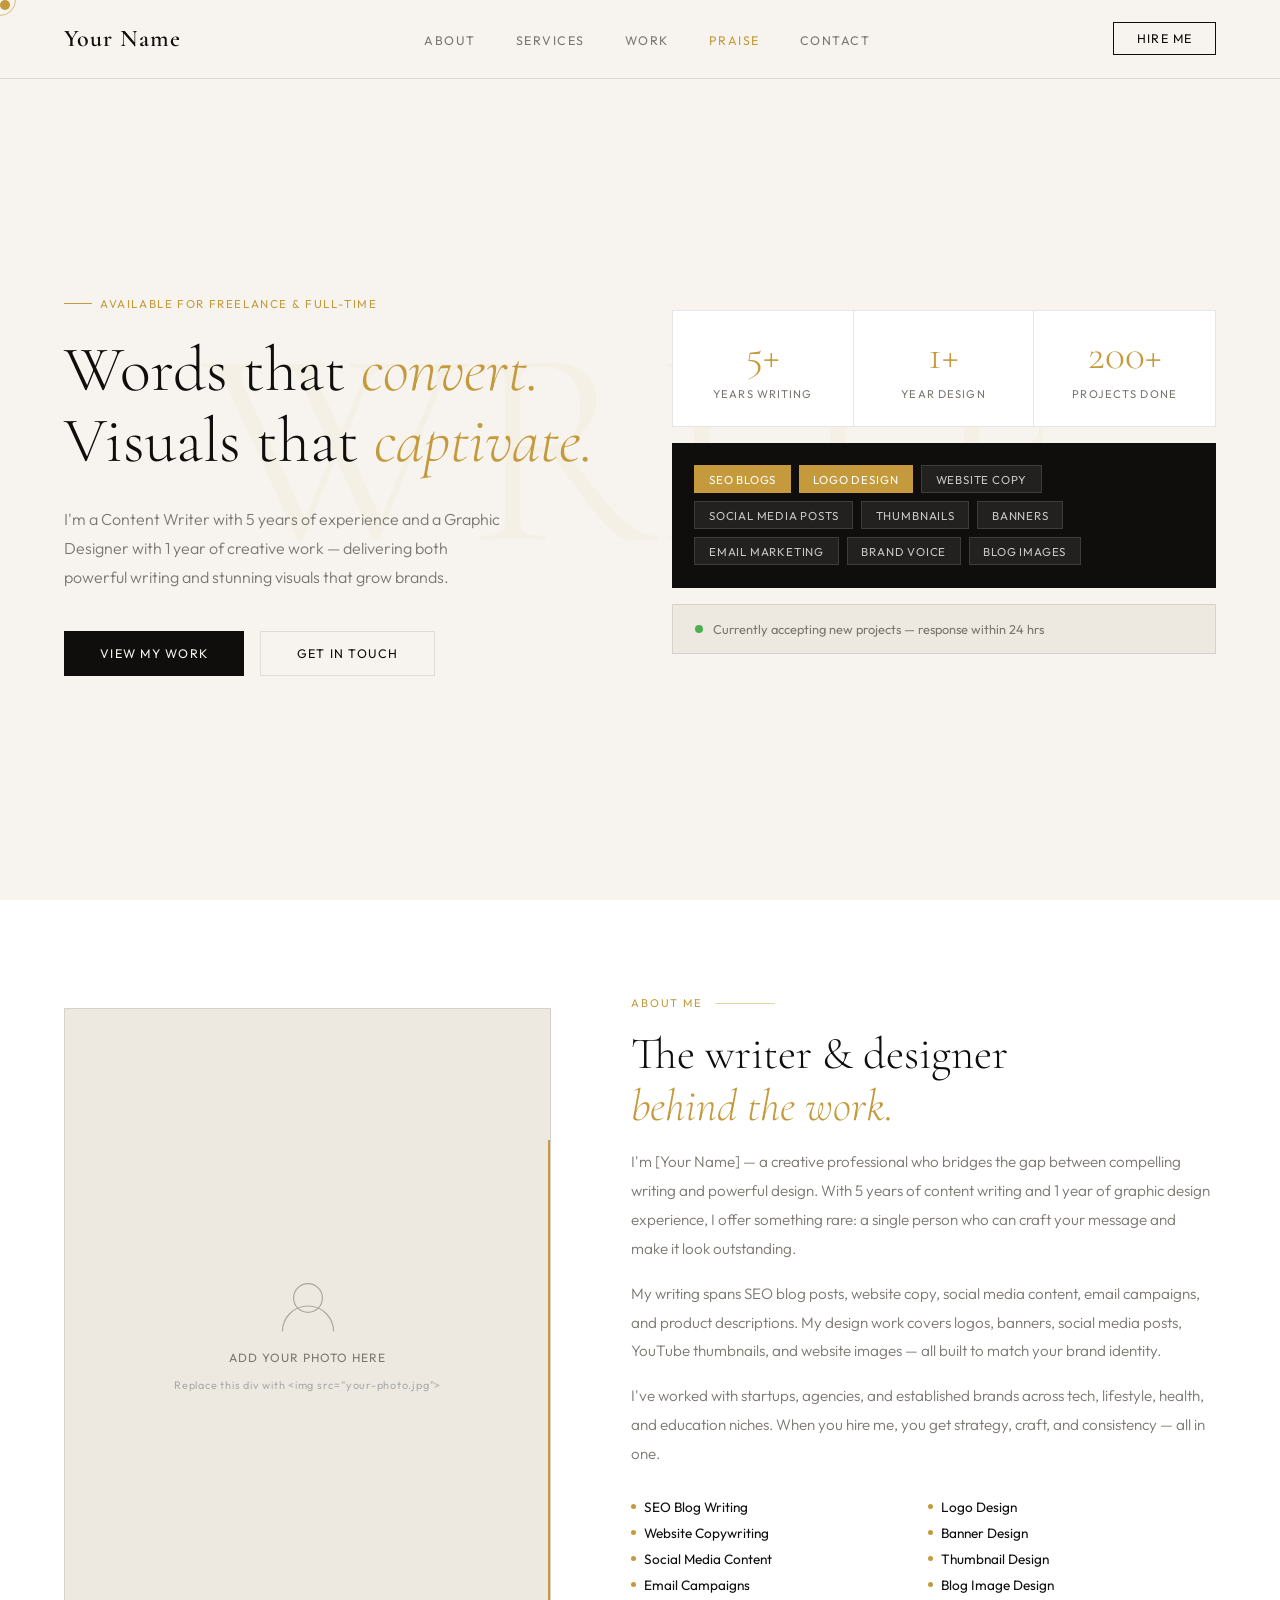
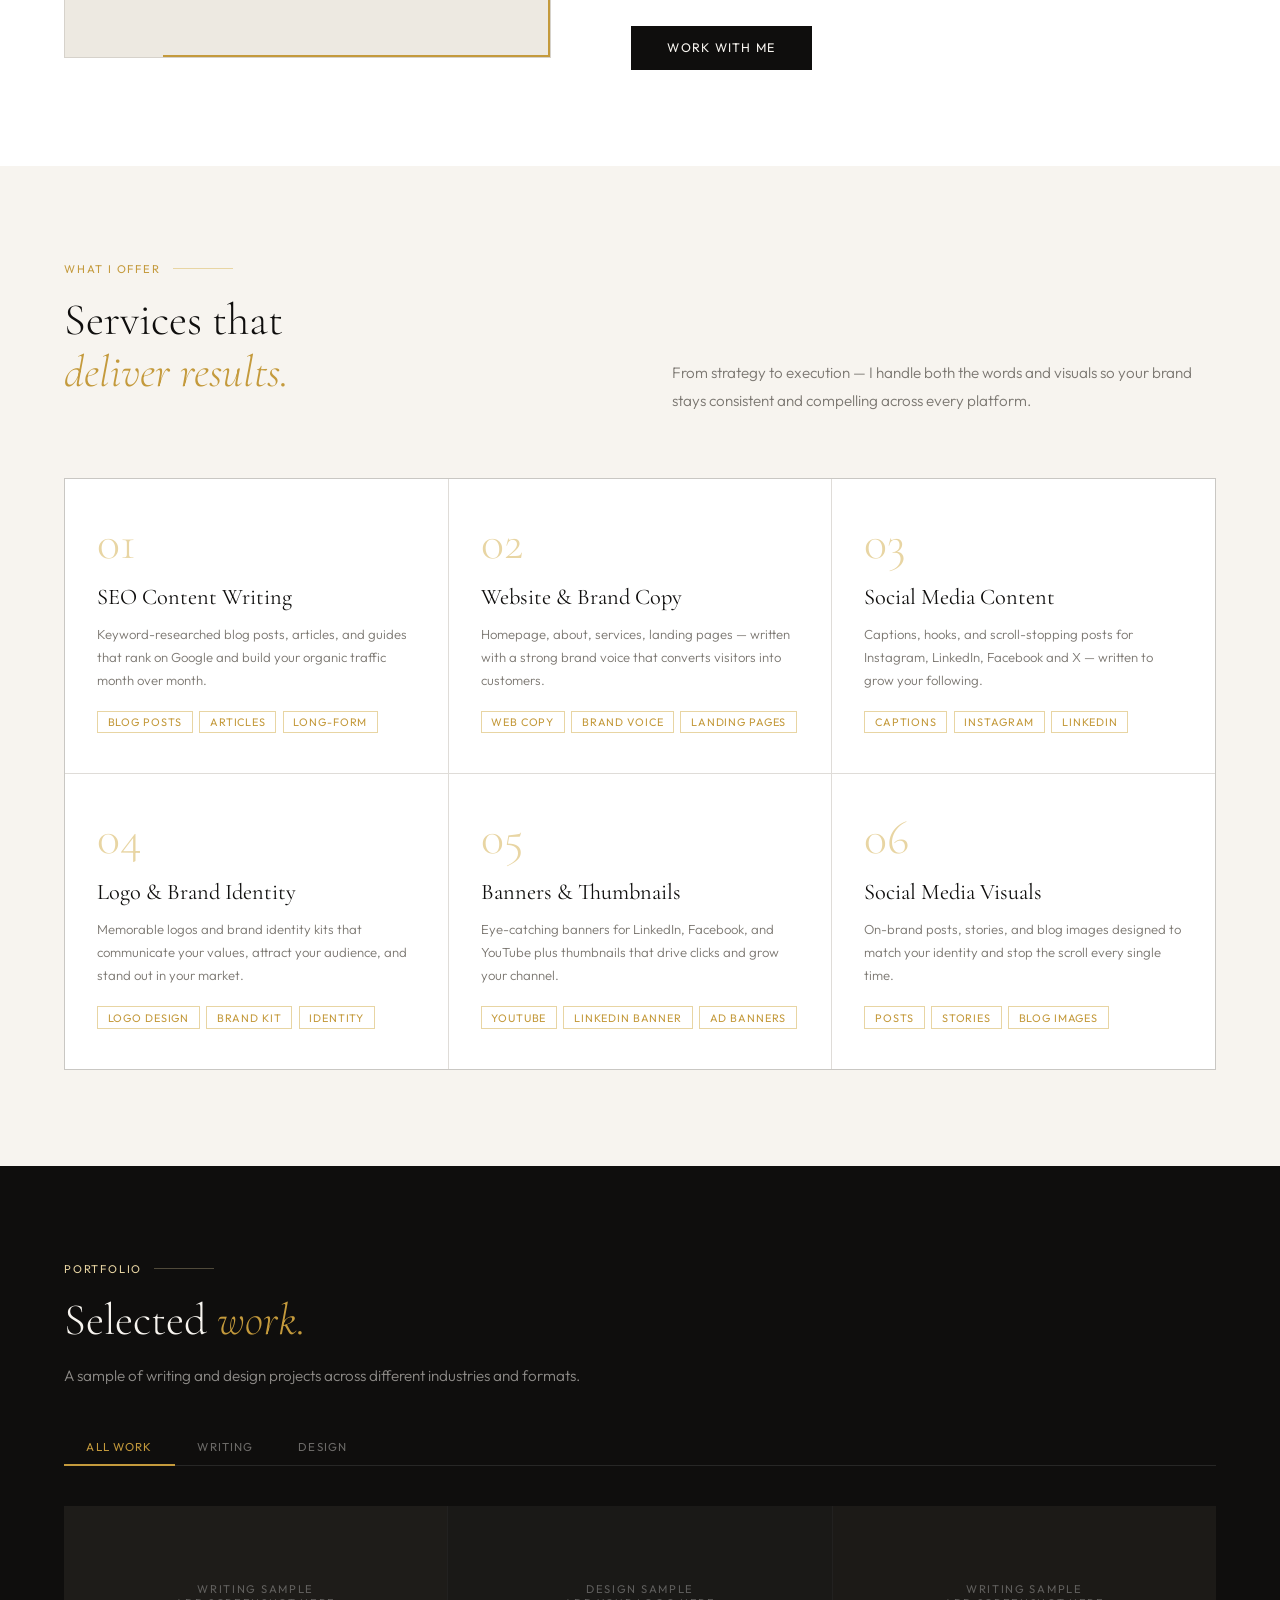
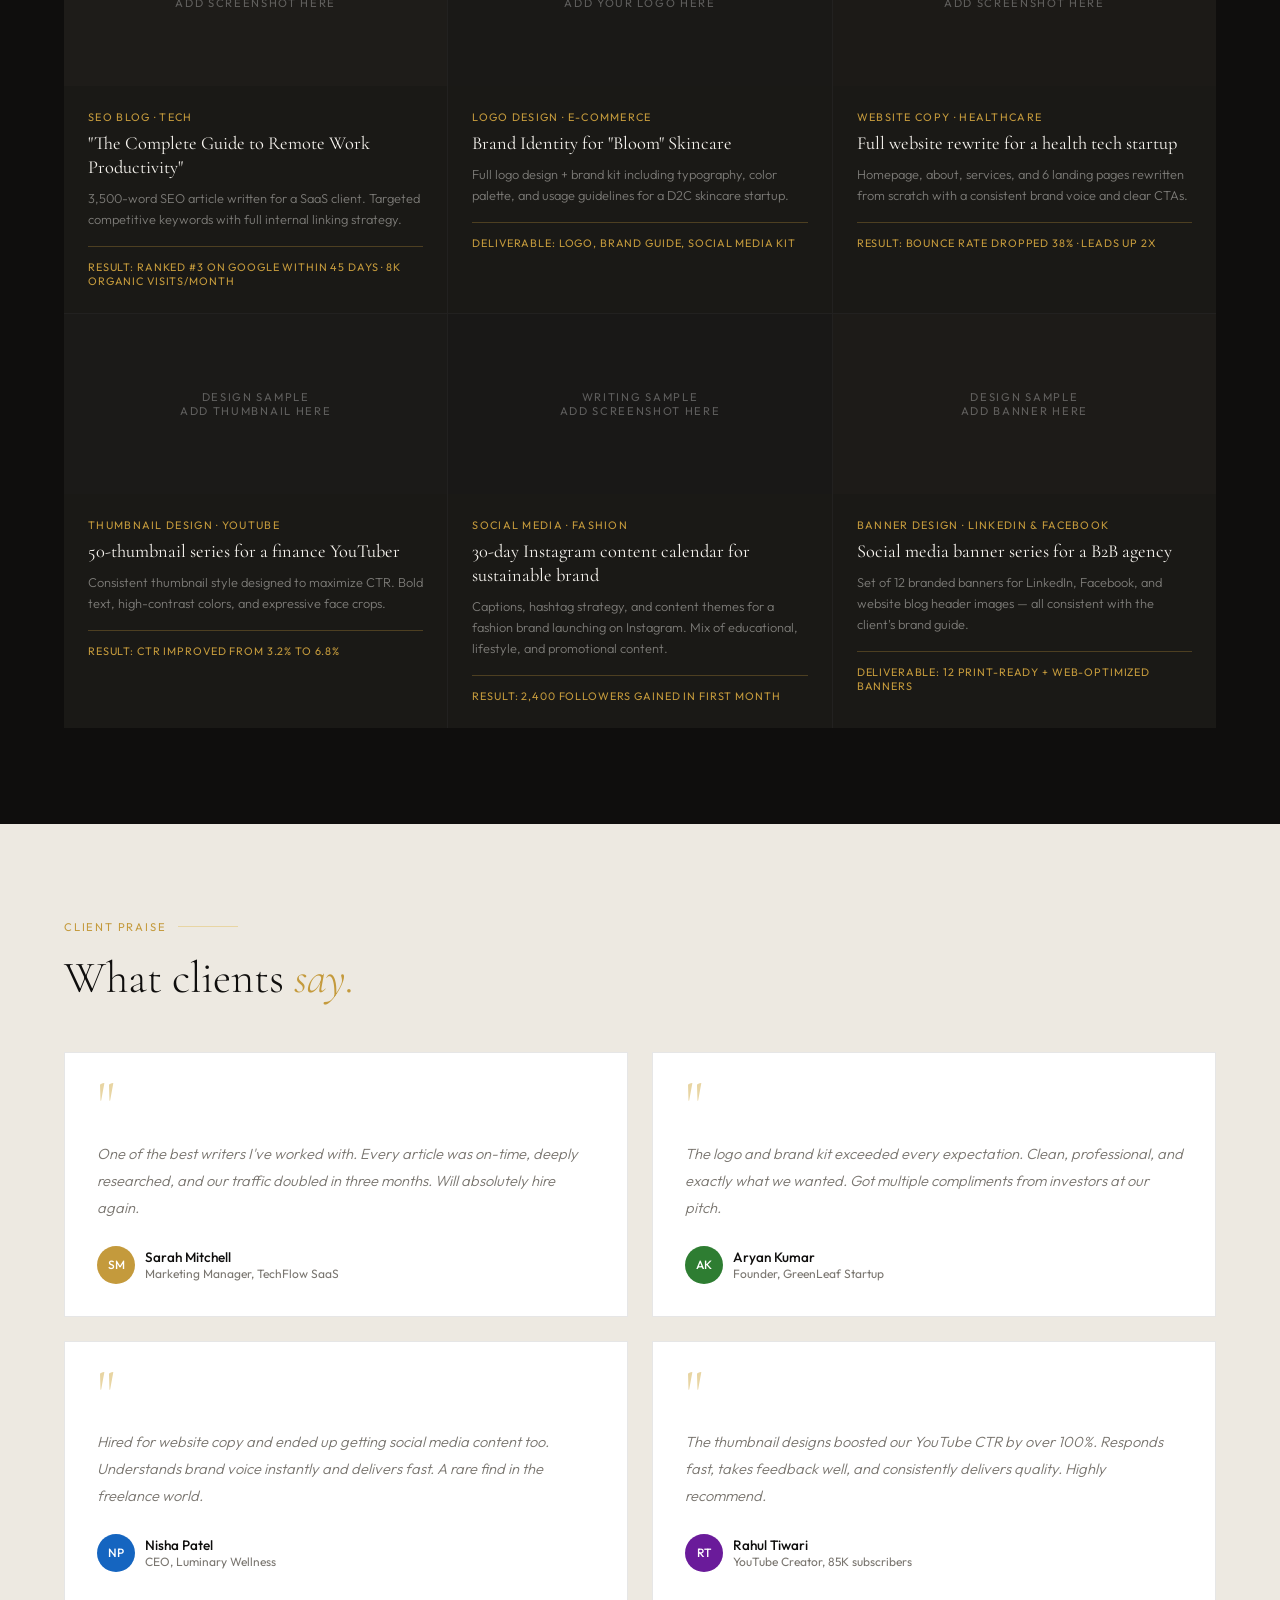
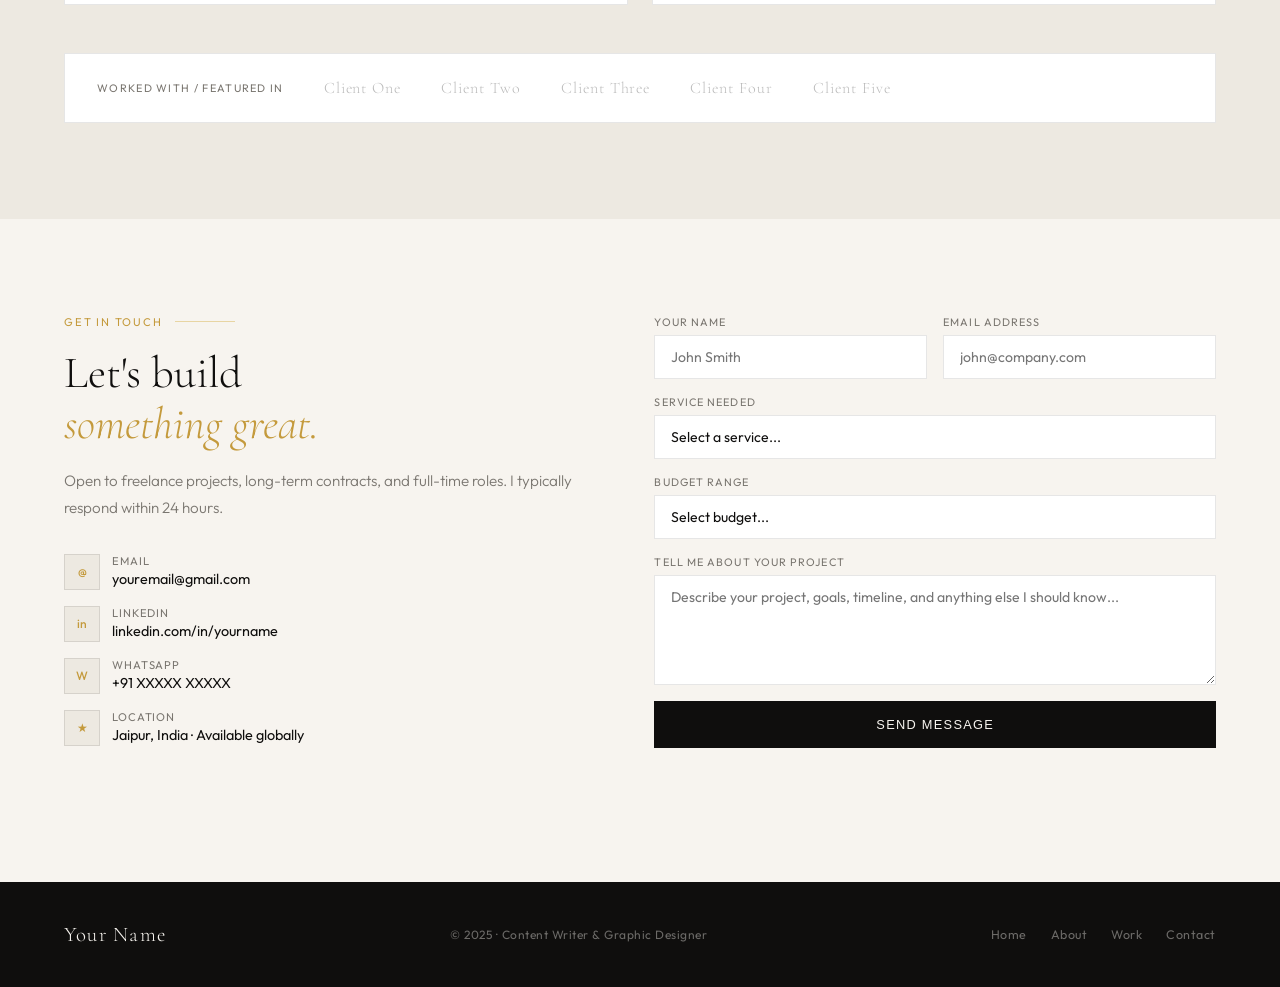
==== index.html @ 204a6e33 "first commit" ====
<!DOCTYPE html>
<html lang="en">
<head>
<meta charset="UTF-8">
<meta name="viewport" content="width=device-width, initial-scale=1.0">
<title>Your Name — Content Writer & Graphic Designer</title>
<link href="https://fonts.googleapis.com/css2?family=Cormorant+Garamond:ital,wght@0,300;0,400;0,600;1,300;1,400&family=Outfit:wght@300;400;500&display=swap" rel="stylesheet">
<style>
  :root {
    --ink: #0f0e0d;
    --paper: #f7f4ef;
    --cream: #ede9e1;
    --gold: #c49a3c;
    --gold-light: #e8d5a3;
    --muted: #7a7670;
    --white: #ffffff;
    --border: rgba(15,14,13,0.1);
  }

  *, *::before, *::after { box-sizing: border-box; margin: 0; padding: 0; }

  html { scroll-behavior: smooth; }

  body {
    font-family: 'Outfit', sans-serif;
    background: var(--paper);
    color: var(--ink);
    overflow-x: hidden;
    cursor: none;
  }

  /* CUSTOM CURSOR */
  .cursor {
    width: 10px; height: 10px;
    background: var(--gold);
    border-radius: 50%;
    position: fixed;
    top: 0; left: 0;
    pointer-events: none;
    z-index: 9999;
    transition: transform 0.15s ease;
  }
  .cursor-ring {
    width: 32px; height: 32px;
    border: 1px solid var(--gold);
    border-radius: 50%;
    position: fixed;
    top: 0; left: 0;
    pointer-events: none;
    z-index: 9998;
    transition: all 0.12s ease;
    opacity: 0.6;
  }

  /* NAV */
  nav {
    position: fixed; top: 0; left: 0; right: 0;
    z-index: 100;
    display: flex;
    justify-content: space-between;
    align-items: center;
    padding: 1.4rem 4rem;
    background: rgba(247,244,239,0.92);
    backdrop-filter: blur(12px);
    border-bottom: 1px solid var(--border);
  }
  .nav-logo {
    font-family: 'Cormorant Garamond', serif;
    font-size: 1.5rem;
    font-weight: 600;
    letter-spacing: 0.04em;
    color: var(--ink);
    text-decoration: none;
  }
  .nav-links {
    display: flex; gap: 2.5rem; list-style: none;
  }
  .nav-links a {
    font-size: 0.78rem;
    letter-spacing: 0.12em;
    text-transform: uppercase;
    color: var(--muted);
    text-decoration: none;
    transition: color 0.25s;
  }
  .nav-links a:hover { color: var(--gold); }
  .nav-cta {
    font-size: 0.78rem;
    letter-spacing: 0.1em;
    text-transform: uppercase;
    color: var(--ink);
    border: 1px solid var(--ink);
    padding: 0.5rem 1.4rem;
    text-decoration: none;
    transition: all 0.25s;
  }
  .nav-cta:hover { background: var(--ink); color: var(--paper); }

  /* HERO */
  #hero {
    min-height: 100vh;
    display: grid;
    grid-template-columns: 1fr 1fr;
    align-items: center;
    padding: 8rem 4rem 4rem;
    gap: 4rem;
    position: relative;
    overflow: hidden;
  }
  .hero-bg-text {
    position: absolute;
    top: 50%; left: 50%;
    transform: translate(-50%, -50%);
    font-family: 'Cormorant Garamond', serif;
    font-size: 22vw;
    font-weight: 300;
    color: rgba(196,154,60,0.05);
    white-space: nowrap;
    pointer-events: none;
    z-index: 0;
    user-select: none;
  }
  .hero-left { position: relative; z-index: 1; }
  .hero-tag {
    display: inline-flex; align-items: center; gap: 8px;
    font-size: 0.72rem;
    letter-spacing: 0.14em;
    text-transform: uppercase;
    color: var(--gold);
    margin-bottom: 1.5rem;
  }
  .hero-tag::before {
    content: '';
    display: block;
    width: 28px; height: 1px;
    background: var(--gold);
  }
  .hero-h1 {
    font-family: 'Cormorant Garamond', serif;
    font-size: clamp(3rem, 5vw, 5rem);
    font-weight: 300;
    line-height: 1.1;
    margin-bottom: 1.8rem;
    color: var(--ink);
  }
  .hero-h1 em {
    font-style: italic;
    color: var(--gold);
  }
  .hero-desc {
    font-size: 1rem;
    color: var(--muted);
    line-height: 1.8;
    font-weight: 300;
    max-width: 440px;
    margin-bottom: 2.5rem;
  }
  .hero-btns { display: flex; gap: 1rem; flex-wrap: wrap; }
  .btn-dark {
    background: var(--ink); color: var(--paper);
    padding: 0.85rem 2.2rem;
    font-size: 0.78rem;
    letter-spacing: 0.1em;
    text-transform: uppercase;
    text-decoration: none;
    border: 1px solid var(--ink);
    transition: all 0.25s;
    display: inline-block;
  }
  .btn-dark:hover { background: var(--gold); border-color: var(--gold); color: var(--white); }
  .btn-light {
    background: transparent; color: var(--ink);
    padding: 0.85rem 2.2rem;
    font-size: 0.78rem;
    letter-spacing: 0.1em;
    text-transform: uppercase;
    text-decoration: none;
    border: 1px solid var(--border);
    transition: all 0.25s;
    display: inline-block;
  }
  .btn-light:hover { border-color: var(--ink); }

  .hero-right {
    position: relative; z-index: 1;
    display: flex; flex-direction: column; gap: 1rem;
  }
  .stat-strip {
    display: grid; grid-template-columns: repeat(3, 1fr);
    border: 1px solid var(--border);
    background: var(--white);
  }
  .stat-item {
    padding: 1.5rem 1.2rem;
    border-right: 1px solid var(--border);
    text-align: center;
  }
  .stat-item:last-child { border-right: none; }
  .stat-num {
    font-family: 'Cormorant Garamond', serif;
    font-size: 2.6rem;
    font-weight: 300;
    color: var(--gold);
    line-height: 1;
    display: block;
    margin-bottom: 0.3rem;
  }
  .stat-lbl {
    font-size: 0.7rem;
    letter-spacing: 0.1em;
    text-transform: uppercase;
    color: var(--muted);
  }
  .service-pills {
    display: flex; flex-wrap: wrap; gap: 0.5rem;
    padding: 1.4rem;
    background: var(--ink);
  }
  .pill {
    background: rgba(255,255,255,0.08);
    color: rgba(255,255,255,0.75);
    font-size: 0.72rem;
    letter-spacing: 0.07em;
    text-transform: uppercase;
    padding: 0.35rem 0.85rem;
    border: 1px solid rgba(255,255,255,0.12);
  }
  .pill.gold { background: var(--gold); color: var(--white); border-color: var(--gold); }

  .avail-bar {
    display: flex; align-items: center; gap: 10px;
    padding: 1rem 1.4rem;
    background: var(--cream);
    border: 1px solid var(--border);
    font-size: 0.8rem;
    color: var(--muted);
  }
  .avail-dot {
    width: 8px; height: 8px;
    background: #4caf50;
    border-radius: 50%;
    animation: pulse 2s infinite;
  }
  @keyframes pulse { 0%,100%{opacity:1;transform:scale(1)} 50%{opacity:0.5;transform:scale(0.8)} }

  /* SECTIONS */
  section { padding: 6rem 4rem; }
  .section-eyebrow {
    display: flex; align-items: center; gap: 12px;
    font-size: 0.7rem;
    letter-spacing: 0.16em;
    text-transform: uppercase;
    color: var(--gold);
    margin-bottom: 1.2rem;
  }
  .section-eyebrow::after {
    content: '';
    flex: 1;
    height: 1px;
    background: var(--gold-light);
    max-width: 60px;
  }
  .section-title {
    font-family: 'Cormorant Garamond', serif;
    font-size: clamp(2.2rem, 3.5vw, 3.5rem);
    font-weight: 300;
    line-height: 1.15;
    color: var(--ink);
    margin-bottom: 1rem;
  }
  .section-title em { font-style: italic; color: var(--gold); }
  .section-sub {
    font-size: 0.95rem;
    color: var(--muted);
    font-weight: 300;
    line-height: 1.8;
    max-width: 520px;
  }

  /* ABOUT */
  #about {
    display: grid;
    grid-template-columns: 1fr 1.2fr;
    gap: 5rem;
    align-items: center;
    background: var(--white);
  }
  .about-photo-wrap {
    position: relative;
  }
  .about-photo {
    width: 100%;
    aspect-ratio: 3/4;
    background: var(--cream);
    display: flex; align-items: center; justify-content: center;
    flex-direction: column;
    gap: 0.8rem;
    color: var(--muted);
    font-size: 0.8rem;
    letter-spacing: 0.06em;
    border: 1px solid var(--border);
    position: relative;
    overflow: hidden;
  }
  .about-photo::after {
    content: '';
    position: absolute;
    bottom: -1px; right: -1px;
    width: 80%; height: 80%;
    border-right: 3px solid var(--gold);
    border-bottom: 3px solid var(--gold);
    pointer-events: none;
  }
  .photo-svg {
    width: 64px; height: 64px;
    opacity: 0.3;
  }
  .about-content p {
    font-size: 0.95rem;
    color: var(--muted);
    line-height: 1.9;
    font-weight: 300;
    margin-bottom: 1rem;
  }
  .about-content p:last-of-type { margin-bottom: 1.8rem; }
  .about-skills {
    display: grid; grid-template-columns: 1fr 1fr;
    gap: 0.5rem;
    margin-bottom: 2rem;
  }
  .about-skill-item {
    display: flex; align-items: center; gap: 8px;
    font-size: 0.85rem;
    color: var(--ink);
  }
  .about-skill-item::before {
    content: '';
    width: 5px; height: 5px;
    background: var(--gold);
    border-radius: 50%;
    flex-shrink: 0;
  }

  /* SERVICES */
  #services { background: var(--paper); }
  .services-header {
    display: grid; grid-template-columns: 1fr 1fr;
    gap: 4rem;
    margin-bottom: 4rem;
    align-items: end;
  }
  .services-grid {
    display: grid; grid-template-columns: repeat(3, 1fr);
    gap: 1px;
    background: var(--border);
    border: 1px solid var(--border);
  }
  .service-card {
    background: var(--white);
    padding: 2.5rem 2rem;
    transition: background 0.3s;
    position: relative;
    overflow: hidden;
  }
  .service-card::before {
    content: '';
    position: absolute;
    top: 0; left: 0; right: 0;
    height: 2px;
    background: var(--gold);
    transform: scaleX(0);
    transform-origin: left;
    transition: transform 0.35s ease;
  }
  .service-card:hover::before { transform: scaleX(1); }
  .service-card:hover { background: var(--cream); }
  .service-num {
    font-family: 'Cormorant Garamond', serif;
    font-size: 3rem;
    font-weight: 300;
    color: var(--gold-light);
    line-height: 1;
    margin-bottom: 1rem;
  }
  .service-name {
    font-family: 'Cormorant Garamond', serif;
    font-size: 1.4rem;
    font-weight: 400;
    margin-bottom: 0.8rem;
    color: var(--ink);
  }
  .service-desc {
    font-size: 0.82rem;
    color: var(--muted);
    line-height: 1.75;
    font-weight: 300;
    margin-bottom: 1.2rem;
  }
  .service-tags { display: flex; flex-wrap: wrap; gap: 0.4rem; }
  .service-tag {
    font-size: 0.68rem;
    letter-spacing: 0.08em;
    text-transform: uppercase;
    color: var(--gold);
    border: 1px solid var(--gold-light);
    padding: 0.2rem 0.6rem;
  }

  /* WORK */
  #work { background: var(--ink); color: var(--paper); }
  #work .section-eyebrow { color: var(--gold-light); }
  #work .section-eyebrow::after { background: rgba(232,213,163,0.3); }
  #work .section-title { color: var(--paper); }
  #work .section-sub { color: rgba(247,244,239,0.55); }
  .work-filter {
    display: flex; gap: 0; margin: 2.5rem 0;
    border-bottom: 1px solid rgba(255,255,255,0.1);
  }
  .wf-btn {
    background: none; border: none;
    padding: 0.6rem 1.4rem;
    font-family: 'Outfit', sans-serif;
    font-size: 0.72rem;
    letter-spacing: 0.1em;
    text-transform: uppercase;
    color: rgba(247,244,239,0.4);
    cursor: none;
    border-bottom: 2px solid transparent;
    margin-bottom: -1px;
    transition: all 0.25s;
  }
  .wf-btn.active, .wf-btn:hover {
    color: var(--gold);
    border-bottom-color: var(--gold);
  }
  .work-grid {
    display: grid; grid-template-columns: repeat(3, 1fr);
    gap: 1px;
    background: rgba(255,255,255,0.08);
  }
  .work-card {
    background: #1a1916;
    overflow: hidden;
    transition: transform 0.3s;
    cursor: none;
  }
  .work-card:hover { transform: translateY(-4px); }
  .work-card-thumb {
    height: 180px;
    display: flex; align-items: center; justify-content: center;
    font-size: 2.5rem;
    position: relative;
    overflow: hidden;
  }
  .work-card-thumb span {
    position: relative; z-index: 1;
    font-size: 0.7rem;
    letter-spacing: 0.15em;
    text-transform: uppercase;
    color: rgba(255,255,255,0.3);
    text-align: center;
    padding: 0.5rem;
  }
  .work-card-body { padding: 1.5rem; }
  .work-card-cat {
    font-size: 0.68rem;
    letter-spacing: 0.12em;
    text-transform: uppercase;
    color: var(--gold);
    margin-bottom: 0.5rem;
  }
  .work-card-title {
    font-family: 'Cormorant Garamond', serif;
    font-size: 1.15rem;
    font-weight: 400;
    color: var(--paper);
    margin-bottom: 0.5rem;
    line-height: 1.3;
  }
  .work-card-desc {
    font-size: 0.8rem;
    color: rgba(247,244,239,0.45);
    line-height: 1.65;
    font-weight: 300;
    margin-bottom: 1rem;
  }
  .work-card-result {
    display: inline-block;
    font-size: 0.68rem;
    letter-spacing: 0.08em;
    text-transform: uppercase;
    color: var(--gold);
    border-top: 1px solid rgba(196,154,60,0.3);
    padding-top: 0.8rem;
    width: 100%;
  }

  /* TESTIMONIALS */
  #testimonials { background: var(--cream); }
  .test-grid {
    display: grid; grid-template-columns: repeat(2, 1fr);
    gap: 1.5rem;
    margin-top: 3rem;
  }
  .test-card {
    background: var(--white);
    padding: 2rem;
    border: 1px solid var(--border);
    position: relative;
  }
  .test-quote {
    font-family: 'Cormorant Garamond', serif;
    font-size: 4rem;
    font-weight: 300;
    color: var(--gold-light);
    line-height: 0.6;
    margin-bottom: 1rem;
    display: block;
  }
  .test-text {
    font-size: 0.92rem;
    color: var(--muted);
    font-style: italic;
    font-weight: 300;
    line-height: 1.85;
    margin-bottom: 1.5rem;
  }
  .test-author { display: flex; align-items: center; gap: 10px; }
  .test-avatar {
    width: 38px; height: 38px;
    border-radius: 50%;
    display: flex; align-items: center; justify-content: center;
    font-size: 0.75rem; font-weight: 500;
    color: var(--white);
    flex-shrink: 0;
  }
  .test-name { font-size: 0.85rem; font-weight: 500; }
  .test-role { font-size: 0.75rem; color: var(--muted); }
  .brands-row {
    margin-top: 3rem;
    padding: 1.5rem 2rem;
    background: var(--white);
    border: 1px solid var(--border);
    display: flex; align-items: center; gap: 2.5rem; flex-wrap: wrap;
  }
  .brands-label {
    font-size: 0.68rem;
    letter-spacing: 0.12em;
    text-transform: uppercase;
    color: var(--muted);
    white-space: nowrap;
  }
  .brand-name {
    font-family: 'Cormorant Garamond', serif;
    font-size: 1rem;
    font-weight: 300;
    color: #bbb;
    letter-spacing: 0.06em;
  }

  /* CONTACT */
  #contact {
    background: var(--paper);
    display: grid;
    grid-template-columns: 1fr 1.1fr;
    gap: 5rem;
    align-items: start;
  }
  .contact-left .section-sub { margin-bottom: 2.5rem; }
  .contact-detail { display: flex; flex-direction: column; gap: 1rem; margin-bottom: 2.5rem; }
  .contact-item { display: flex; align-items: flex-start; gap: 12px; }
  .contact-icon {
    width: 36px; height: 36px;
    background: var(--cream);
    border: 1px solid var(--border);
    display: flex; align-items: center; justify-content: center;
    font-size: 0.75rem;
    color: var(--gold);
    flex-shrink: 0;
    font-weight: 500;
  }
  .contact-info-label { font-size: 0.7rem; letter-spacing: 0.08em; text-transform: uppercase; color: var(--muted); margin-bottom: 2px; }
  .contact-info-value { font-size: 0.9rem; color: var(--ink); }

  .form-row { display: grid; grid-template-columns: 1fr 1fr; gap: 1rem; }
  .form-group { display: flex; flex-direction: column; gap: 6px; margin-bottom: 1rem; }
  .form-label { font-size: 0.68rem; letter-spacing: 0.1em; text-transform: uppercase; color: var(--muted); }
  .form-input, .form-select, .form-textarea {
    border: 1px solid var(--border);
    background: var(--white);
    padding: 0.75rem 1rem;
    font-family: 'Outfit', sans-serif;
    font-size: 0.88rem;
    color: var(--ink);
    outline: none;
    transition: border-color 0.25s;
    width: 100%;
    appearance: none;
  }
  .form-input:focus, .form-select:focus, .form-textarea:focus { border-color: var(--gold); }
  .form-textarea { min-height: 110px; resize: vertical; }

  /* FOOTER */
  footer {
    background: var(--ink);
    color: rgba(247,244,239,0.4);
    padding: 2.5rem 4rem;
    display: flex;
    justify-content: space-between;
    align-items: center;
    font-size: 0.78rem;
    letter-spacing: 0.04em;
    flex-wrap: wrap;
    gap: 1rem;
  }
  .footer-logo {
    font-family: 'Cormorant Garamond', serif;
    font-size: 1.3rem;
    font-weight: 300;
    color: var(--paper);
    letter-spacing: 0.06em;
  }
  .footer-links { display: flex; gap: 1.5rem; }
  .footer-links a { color: rgba(247,244,239,0.4); text-decoration: none; transition: color 0.2s; }
  .footer-links a:hover { color: var(--gold); }

  /* SCROLL ANIMATIONS */
  .reveal {
    opacity: 0;
    transform: translateY(28px);
    transition: opacity 0.7s ease, transform 0.7s ease;
  }
  .reveal.visible { opacity: 1; transform: translateY(0); }
  .reveal-delay-1 { transition-delay: 0.1s; }
  .reveal-delay-2 { transition-delay: 0.2s; }
  .reveal-delay-3 { transition-delay: 0.3s; }
  .reveal-delay-4 { transition-delay: 0.4s; }

  /* RESPONSIVE */
  @media (max-width: 900px) {
    nav { padding: 1.2rem 2rem; }
    nav .nav-links { display: none; }
    #hero { grid-template-columns: 1fr; padding: 7rem 2rem 3rem; gap: 2.5rem; }
    #about { grid-template-columns: 1fr; padding: 4rem 2rem; }
    .about-photo { aspect-ratio: 4/3; }
    section { padding: 4rem 2rem; }
    .services-header { grid-template-columns: 1fr; gap: 1.5rem; }
    .services-grid { grid-template-columns: 1fr; }
    .work-grid { grid-template-columns: 1fr; }
    .test-grid { grid-template-columns: 1fr; }
    #contact { grid-template-columns: 1fr; padding: 4rem 2rem; gap: 3rem; }
    .form-row { grid-template-columns: 1fr; }
    footer { padding: 2rem; flex-direction: column; align-items: flex-start; gap: 1rem; }
    .hero-bg-text { display: none; }
  }
</style>
</head>
<body>

<div class="cursor" id="cursor"></div>
<div class="cursor-ring" id="cursorRing"></div>

<!-- NAV -->
<nav>
  <a href="#hero" class="nav-logo">Your Name</a>
  <ul class="nav-links">
    <li><a href="#about">About</a></li>
    <li><a href="#services">Services</a></li>
    <li><a href="#work">Work</a></li>
    <li><a href="#testimonials">Praise</a></li>
    <li><a href="#contact">Contact</a></li>
  </ul>
  <a href="#contact" class="nav-cta">Hire Me</a>
</nav>

<!-- HERO -->
<section id="hero">
  <div class="hero-bg-text">WRITE</div>
  <div class="hero-left">
    <div class="hero-tag">Available for freelance & full-time</div>
    <h1 class="hero-h1">
      Words that <em>convert.</em><br>
      Visuals that <em>captivate.</em>
    </h1>
    <p class="hero-desc">
      I'm a Content Writer with 5 years of experience and a Graphic Designer with 1 year of creative work — delivering both powerful writing and stunning visuals that grow brands.
    </p>
    <div class="hero-btns">
      <a href="#work" class="btn-dark">View My Work</a>
      <a href="#contact" class="btn-light">Get In Touch</a>
    </div>
  </div>
  <div class="hero-right">
    <div class="stat-strip">
      <div class="stat-item">
        <span class="stat-num">5+</span>
        <span class="stat-lbl">Years Writing</span>
      </div>
      <div class="stat-item">
        <span class="stat-num">1+</span>
        <span class="stat-lbl">Year Design</span>
      </div>
      <div class="stat-item">
        <span class="stat-num">200+</span>
        <span class="stat-lbl">Projects Done</span>
      </div>
    </div>
    <div class="service-pills">
      <span class="pill gold">SEO Blogs</span>
      <span class="pill gold">Logo Design</span>
      <span class="pill">Website Copy</span>
      <span class="pill">Social Media Posts</span>
      <span class="pill">Thumbnails</span>
      <span class="pill">Banners</span>
      <span class="pill">Email Marketing</span>
      <span class="pill">Brand Voice</span>
      <span class="pill">Blog Images</span>
    </div>
    <div class="avail-bar">
      <span class="avail-dot"></span>
      Currently accepting new projects — response within 24 hrs
    </div>
  </div>
</section>

<!-- ABOUT -->
<section id="about">
  <div class="about-photo-wrap reveal">
    <div class="about-photo">
      <svg class="photo-svg" viewBox="0 0 80 80" fill="none" xmlns="http://www.w3.org/2000/svg">
        <circle cx="40" cy="30" r="18" stroke="#0f0e0d" stroke-width="1.5"/>
        <path d="M8 72c0-17.7 14.3-32 32-32s32 14.3 32 32" stroke="#0f0e0d" stroke-width="1.5"/>
      </svg>
      <span style="font-size:0.75rem;letter-spacing:0.08em;text-transform:uppercase;">Add Your Photo Here</span>
      <span style="font-size:0.68rem;color:#aaa;">Replace this div with &lt;img src="your-photo.jpg"&gt;</span>
    </div>
  </div>
  <div class="about-content">
    <div class="section-eyebrow reveal">About Me</div>
    <h2 class="section-title reveal">
      The writer &amp; designer<br>
      <em>behind the work.</em>
    </h2>

    <!-- ✏️ EDIT THIS SECTION — Replace with your real bio -->
    <p class="reveal">I'm [Your Name] — a creative professional who bridges the gap between compelling writing and powerful design. With 5 years of content writing and 1 year of graphic design experience, I offer something rare: a single person who can craft your message and make it look outstanding.</p>
    <p class="reveal">My writing spans SEO blog posts, website copy, social media content, email campaigns, and product descriptions. My design work covers logos, banners, social media posts, YouTube thumbnails, and website images — all built to match your brand identity.</p>
    <p class="reveal">I've worked with startups, agencies, and established brands across tech, lifestyle, health, and education niches. When you hire me, you get strategy, craft, and consistency — all in one.</p>

    <div class="about-skills reveal">
      <div class="about-skill-item">SEO Blog Writing</div>
      <div class="about-skill-item">Logo Design</div>
      <div class="about-skill-item">Website Copywriting</div>
      <div class="about-skill-item">Banner Design</div>
      <div class="about-skill-item">Social Media Content</div>
      <div class="about-skill-item">Thumbnail Design</div>
      <div class="about-skill-item">Email Campaigns</div>
      <div class="about-skill-item">Blog Image Design</div>
    </div>
    <a href="#contact" class="btn-dark reveal">Work With Me</a>
  </div>
</section>

<!-- SERVICES -->
<section id="services">
  <div class="services-header">
    <div>
      <div class="section-eyebrow reveal">What I Offer</div>
      <h2 class="section-title reveal">Services that<br><em>deliver results.</em></h2>
    </div>
    <p class="section-sub reveal">From strategy to execution — I handle both the words and visuals so your brand stays consistent and compelling across every platform.</p>
  </div>
  <div class="services-grid">
    <div class="service-card reveal">
      <div class="service-num">01</div>
      <div class="service-name">SEO Content Writing</div>
      <p class="service-desc">Keyword-researched blog posts, articles, and guides that rank on Google and build your organic traffic month over month.</p>
      <div class="service-tags">
        <span class="service-tag">Blog Posts</span>
        <span class="service-tag">Articles</span>
        <span class="service-tag">Long-form</span>
      </div>
    </div>
    <div class="service-card reveal reveal-delay-1">
      <div class="service-num">02</div>
      <div class="service-name">Website & Brand Copy</div>
      <p class="service-desc">Homepage, about, services, landing pages — written with a strong brand voice that converts visitors into customers.</p>
      <div class="service-tags">
        <span class="service-tag">Web Copy</span>
        <span class="service-tag">Brand Voice</span>
        <span class="service-tag">Landing Pages</span>
      </div>
    </div>
    <div class="service-card reveal reveal-delay-2">
      <div class="service-num">03</div>
      <div class="service-name">Social Media Content</div>
      <p class="service-desc">Captions, hooks, and scroll-stopping posts for Instagram, LinkedIn, Facebook and X — written to grow your following.</p>
      <div class="service-tags">
        <span class="service-tag">Captions</span>
        <span class="service-tag">Instagram</span>
        <span class="service-tag">LinkedIn</span>
      </div>
    </div>
    <div class="service-card reveal">
      <div class="service-num">04</div>
      <div class="service-name">Logo & Brand Identity</div>
      <p class="service-desc">Memorable logos and brand identity kits that communicate your values, attract your audience, and stand out in your market.</p>
      <div class="service-tags">
        <span class="service-tag">Logo Design</span>
        <span class="service-tag">Brand Kit</span>
        <span class="service-tag">Identity</span>
      </div>
    </div>
    <div class="service-card reveal reveal-delay-1">
      <div class="service-num">05</div>
      <div class="service-name">Banners & Thumbnails</div>
      <p class="service-desc">Eye-catching banners for LinkedIn, Facebook, and YouTube plus thumbnails that drive clicks and grow your channel.</p>
      <div class="service-tags">
        <span class="service-tag">YouTube</span>
        <span class="service-tag">LinkedIn Banner</span>
        <span class="service-tag">Ad Banners</span>
      </div>
    </div>
    <div class="service-card reveal reveal-delay-2">
      <div class="service-num">06</div>
      <div class="service-name">Social Media Visuals</div>
      <p class="service-desc">On-brand posts, stories, and blog images designed to match your identity and stop the scroll every single time.</p>
      <div class="service-tags">
        <span class="service-tag">Posts</span>
        <span class="service-tag">Stories</span>
        <span class="service-tag">Blog Images</span>
      </div>
    </div>
  </div>
</section>

<!-- WORK -->
<section id="work">
  <div class="section-eyebrow reveal">Portfolio</div>
  <h2 class="section-title reveal">Selected <em>work.</em></h2>
  <p class="section-sub reveal">A sample of writing and design projects across different industries and formats.</p>

  <div class="work-filter">
    <button class="wf-btn active" onclick="filterWork('all',this)">All Work</button>
    <button class="wf-btn" onclick="filterWork('writing',this)">Writing</button>
    <button class="wf-btn" onclick="filterWork('design',this)">Design</button>
  </div>

  <div class="work-grid" id="workGrid">

    <div class="work-card reveal" data-cat="writing">
      <div class="work-card-thumb" style="background:#1e1c19;">
        <span>Writing Sample<br>Add Screenshot Here</span>
      </div>
      <div class="work-card-body">
        <div class="work-card-cat">SEO Blog · Tech</div>
        <div class="work-card-title">"The Complete Guide to Remote Work Productivity"</div>
        <p class="work-card-desc">3,500-word SEO article written for a SaaS client. Targeted competitive keywords with full internal linking strategy.</p>
        <span class="work-card-result">Result: Ranked #3 on Google within 45 days · 8K organic visits/month</span>
      </div>
    </div>

    <div class="work-card reveal reveal-delay-1" data-cat="design">
      <div class="work-card-thumb" style="background:#1a1917;">
        <span>Design Sample<br>Add Your Logo Here</span>
      </div>
      <div class="work-card-body">
        <div class="work-card-cat">Logo Design · E-commerce</div>
        <div class="work-card-title">Brand Identity for "Bloom" Skincare</div>
        <p class="work-card-desc">Full logo design + brand kit including typography, color palette, and usage guidelines for a D2C skincare startup.</p>
        <span class="work-card-result">Deliverable: Logo, brand guide, social media kit</span>
      </div>
    </div>

    <div class="work-card reveal reveal-delay-2" data-cat="writing">
      <div class="work-card-thumb" style="background:#1c1a17;">
        <span>Writing Sample<br>Add Screenshot Here</span>
      </div>
      <div class="work-card-body">
        <div class="work-card-cat">Website Copy · Healthcare</div>
        <div class="work-card-title">Full website rewrite for a health tech startup</div>
        <p class="work-card-desc">Homepage, about, services, and 6 landing pages rewritten from scratch with a consistent brand voice and clear CTAs.</p>
        <span class="work-card-result">Result: Bounce rate dropped 38% · Leads up 2x</span>
      </div>
    </div>

    <div class="work-card reveal" data-cat="design">
      <div class="work-card-thumb" style="background:#1b1a18;">
        <span>Design Sample<br>Add Thumbnail Here</span>
      </div>
      <div class="work-card-body">
        <div class="work-card-cat">Thumbnail Design · YouTube</div>
        <div class="work-card-title">50-thumbnail series for a finance YouTuber</div>
        <p class="work-card-desc">Consistent thumbnail style designed to maximize CTR. Bold text, high-contrast colors, and expressive face crops.</p>
        <span class="work-card-result">Result: CTR improved from 3.2% to 6.8%</span>
      </div>
    </div>

    <div class="work-card reveal reveal-delay-1" data-cat="writing">
      <div class="work-card-thumb" style="background:#191817;">
        <span>Writing Sample<br>Add Screenshot Here</span>
      </div>
      <div class="work-card-body">
        <div class="work-card-cat">Social Media · Fashion</div>
        <div class="work-card-title">30-day Instagram content calendar for sustainable brand</div>
        <p class="work-card-desc">Captions, hashtag strategy, and content themes for a fashion brand launching on Instagram. Mix of educational, lifestyle, and promotional content.</p>
        <span class="work-card-result">Result: 2,400 followers gained in first month</span>
      </div>
    </div>

    <div class="work-card reveal reveal-delay-2" data-cat="design">
      <div class="work-card-thumb" style="background:#1d1b18;">
        <span>Design Sample<br>Add Banner Here</span>
      </div>
      <div class="work-card-body">
        <div class="work-card-cat">Banner Design · LinkedIn & Facebook</div>
        <div class="work-card-title">Social media banner series for a B2B agency</div>
        <p class="work-card-desc">Set of 12 branded banners for LinkedIn, Facebook, and website blog header images — all consistent with the client's brand guide.</p>
        <span class="work-card-result">Deliverable: 12 print-ready + web-optimized banners</span>
      </div>
    </div>

  </div>
</section>

<!-- TESTIMONIALS -->
<section id="testimonials">
  <div class="section-eyebrow reveal">Client Praise</div>
  <h2 class="section-title reveal">What clients <em>say.</em></h2>

  <div class="test-grid">
    <!-- ✏️ REPLACE WITH YOUR REAL CLIENT TESTIMONIALS -->
    <div class="test-card reveal">
      <span class="test-quote">"</span>
      <p class="test-text">One of the best writers I've worked with. Every article was on-time, deeply researched, and our traffic doubled in three months. Will absolutely hire again.</p>
      <div class="test-author">
        <div class="test-avatar" style="background:#c49a3c;">SM</div>
        <div>
          <div class="test-name">Sarah Mitchell</div>
          <div class="test-role">Marketing Manager, TechFlow SaaS</div>
        </div>
      </div>
    </div>
    <div class="test-card reveal reveal-delay-1">
      <span class="test-quote">"</span>
      <p class="test-text">The logo and brand kit exceeded every expectation. Clean, professional, and exactly what we wanted. Got multiple compliments from investors at our pitch.</p>
      <div class="test-author">
        <div class="test-avatar" style="background:#2e7d32;">AK</div>
        <div>
          <div class="test-name">Aryan Kumar</div>
          <div class="test-role">Founder, GreenLeaf Startup</div>
        </div>
      </div>
    </div>
    <div class="test-card reveal reveal-delay-2">
      <span class="test-quote">"</span>
      <p class="test-text">Hired for website copy and ended up getting social media content too. Understands brand voice instantly and delivers fast. A rare find in the freelance world.</p>
      <div class="test-author">
        <div class="test-avatar" style="background:#1565c0;">NP</div>
        <div>
          <div class="test-name">Nisha Patel</div>
          <div class="test-role">CEO, Luminary Wellness</div>
        </div>
      </div>
    </div>
    <div class="test-card reveal reveal-delay-3">
      <span class="test-quote">"</span>
      <p class="test-text">The thumbnail designs boosted our YouTube CTR by over 100%. Responds fast, takes feedback well, and consistently delivers quality. Highly recommend.</p>
      <div class="test-author">
        <div class="test-avatar" style="background:#6a1b9a;">RT</div>
        <div>
          <div class="test-name">Rahul Tiwari</div>
          <div class="test-role">YouTube Creator, 85K subscribers</div>
        </div>
      </div>
    </div>
  </div>

  <div class="brands-row reveal">
    <span class="brands-label">Worked with / featured in</span>
    <!-- ✏️ REPLACE WITH YOUR REAL CLIENT NAMES -->
    <span class="brand-name">Client One</span>
    <span class="brand-name">Client Two</span>
    <span class="brand-name">Client Three</span>
    <span class="brand-name">Client Four</span>
    <span class="brand-name">Client Five</span>
  </div>
</section>

<!-- CONTACT -->
<section id="contact">
  <div class="contact-left">
    <div class="section-eyebrow reveal">Get In Touch</div>
    <h2 class="section-title reveal">Let's build<br><em>something great.</em></h2>
    <p class="section-sub reveal" style="margin-bottom:2rem;">Open to freelance projects, long-term contracts, and full-time roles. I typically respond within 24 hours.</p>

    <div class="contact-detail reveal">
      <div class="contact-item">
        <div class="contact-icon">@</div>
        <div>
          <div class="contact-info-label">Email</div>
          <!-- ✏️ REPLACE with your real email -->
          <div class="contact-info-value">youremail@gmail.com</div>
        </div>
      </div>
      <div class="contact-item">
        <div class="contact-icon">in</div>
        <div>
          <div class="contact-info-label">LinkedIn</div>
          <!-- ✏️ REPLACE with your LinkedIn URL -->
          <div class="contact-info-value">linkedin.com/in/yourname</div>
        </div>
      </div>
      <div class="contact-item">
        <div class="contact-icon">W</div>
        <div>
          <div class="contact-info-label">WhatsApp</div>
          <!-- ✏️ REPLACE with your number -->
          <div class="contact-info-value">+91 XXXXX XXXXX</div>
        </div>
      </div>
      <div class="contact-item">
        <div class="contact-icon">★</div>
        <div>
          <div class="contact-info-label">Location</div>
          <!-- ✏️ REPLACE with your city -->
          <div class="contact-info-value">Jaipur, India · Available globally</div>
        </div>
      </div>
    </div>
  </div>

  <div class="contact-right reveal">
    <div class="form-row">
      <div class="form-group">
        <label class="form-label">Your Name</label>
        <input class="form-input" type="text" placeholder="John Smith">
      </div>
      <div class="form-group">
        <label class="form-label">Email Address</label>
        <input class="form-input" type="email" placeholder="john@company.com">
      </div>
    </div>
    <div class="form-group">
      <label class="form-label">Service Needed</label>
      <select class="form-select">
        <option value="" disabled selected>Select a service...</option>
        <option>SEO Blog Writing</option>
        <option>Website / Brand Copy</option>
        <option>Social Media Content</option>
        <option>Logo & Brand Identity</option>
        <option>Banner / Thumbnail Design</option>
        <option>Social Media Post Design</option>
        <option>Blog Image Design</option>
        <option>Multiple Services</option>
      </select>
    </div>
    <div class="form-group">
      <label class="form-label">Budget Range</label>
      <select class="form-select">
        <option value="" disabled selected>Select budget...</option>
        <option>Under ₹5,000</option>
        <option>₹5,000 – ₹15,000</option>
        <option>₹15,000 – ₹30,000</option>
        <option>₹30,000+</option>
        <option>Let's discuss</option>
      </select>
    </div>
    <div class="form-group">
      <label class="form-label">Tell Me About Your Project</label>
      <textarea class="form-textarea" placeholder="Describe your project, goals, timeline, and anything else I should know..."></textarea>
    </div>
    <button class="btn-dark" style="width:100%;padding:1rem;font-size:0.8rem;border:none;cursor:none;" id="submitBtn" onclick="handleSubmit()">Send Message</button>
  </div>
</section>

<!-- FOOTER -->
<footer>
  <div class="footer-logo">Your Name</div>
  <div style="font-size:0.75rem;">© 2025 · Content Writer & Graphic Designer</div>
  <div class="footer-links">
    <a href="#hero">Home</a>
    <a href="#about">About</a>
    <a href="#work">Work</a>
    <a href="#contact">Contact</a>
  </div>
</footer>

<script>
  // Cursor
  const cursor = document.getElementById('cursor');
  const ring = document.getElementById('cursorRing');
  let mx = 0, my = 0, rx = 0, ry = 0;
  document.addEventListener('mousemove', e => {
    mx = e.clientX; my = e.clientY;
    cursor.style.transform = `translate(${mx-5}px, ${my-5}px)`;
  });
  function animRing() {
    rx += (mx - rx) * 0.12;
    ry += (my - ry) * 0.12;
    ring.style.transform = `translate(${rx-16}px, ${ry-16}px)`;
    requestAnimationFrame(animRing);
  }
  animRing();

  // Scroll reveal
  const obs = new IntersectionObserver(entries => {
    entries.forEach(e => { if(e.isIntersecting) e.target.classList.add('visible'); });
  }, { threshold: 0.12 });
  document.querySelectorAll('.reveal').forEach(el => obs.observe(el));

  // Work filter
  function filterWork(cat, btn) {
    document.querySelectorAll('.wf-btn').forEach(b => b.classList.remove('active'));
    btn.classList.add('active');
    document.querySelectorAll('.work-card').forEach(card => {
      card.style.display = (cat === 'all' || card.dataset.cat === cat) ? 'block' : 'none';
    });
  }

  // Form submit
  function handleSubmit() {
    const btn = document.getElementById('submitBtn');
    btn.textContent = 'Message Sent ✓';
    btn.style.background = '#2e7d32';
    setTimeout(() => { btn.textContent = 'Send Message'; btn.style.background = ''; }, 3500);
  }

  // Nav active
  const sections = document.querySelectorAll('section[id], footer');
  window.addEventListener('scroll', () => {
    const y = window.scrollY + 120;
    document.querySelectorAll('.nav-links a').forEach(a => {
      const sec = document.querySelector(a.getAttribute('href'));
      if(sec && sec.offsetTop <= y && sec.offsetTop + sec.offsetHeight > y) {
        document.querySelectorAll('.nav-links a').forEach(x => x.style.color = '');
        a.style.color = 'var(--gold)';
      }
    });
  });
</script>
</body>
</html>
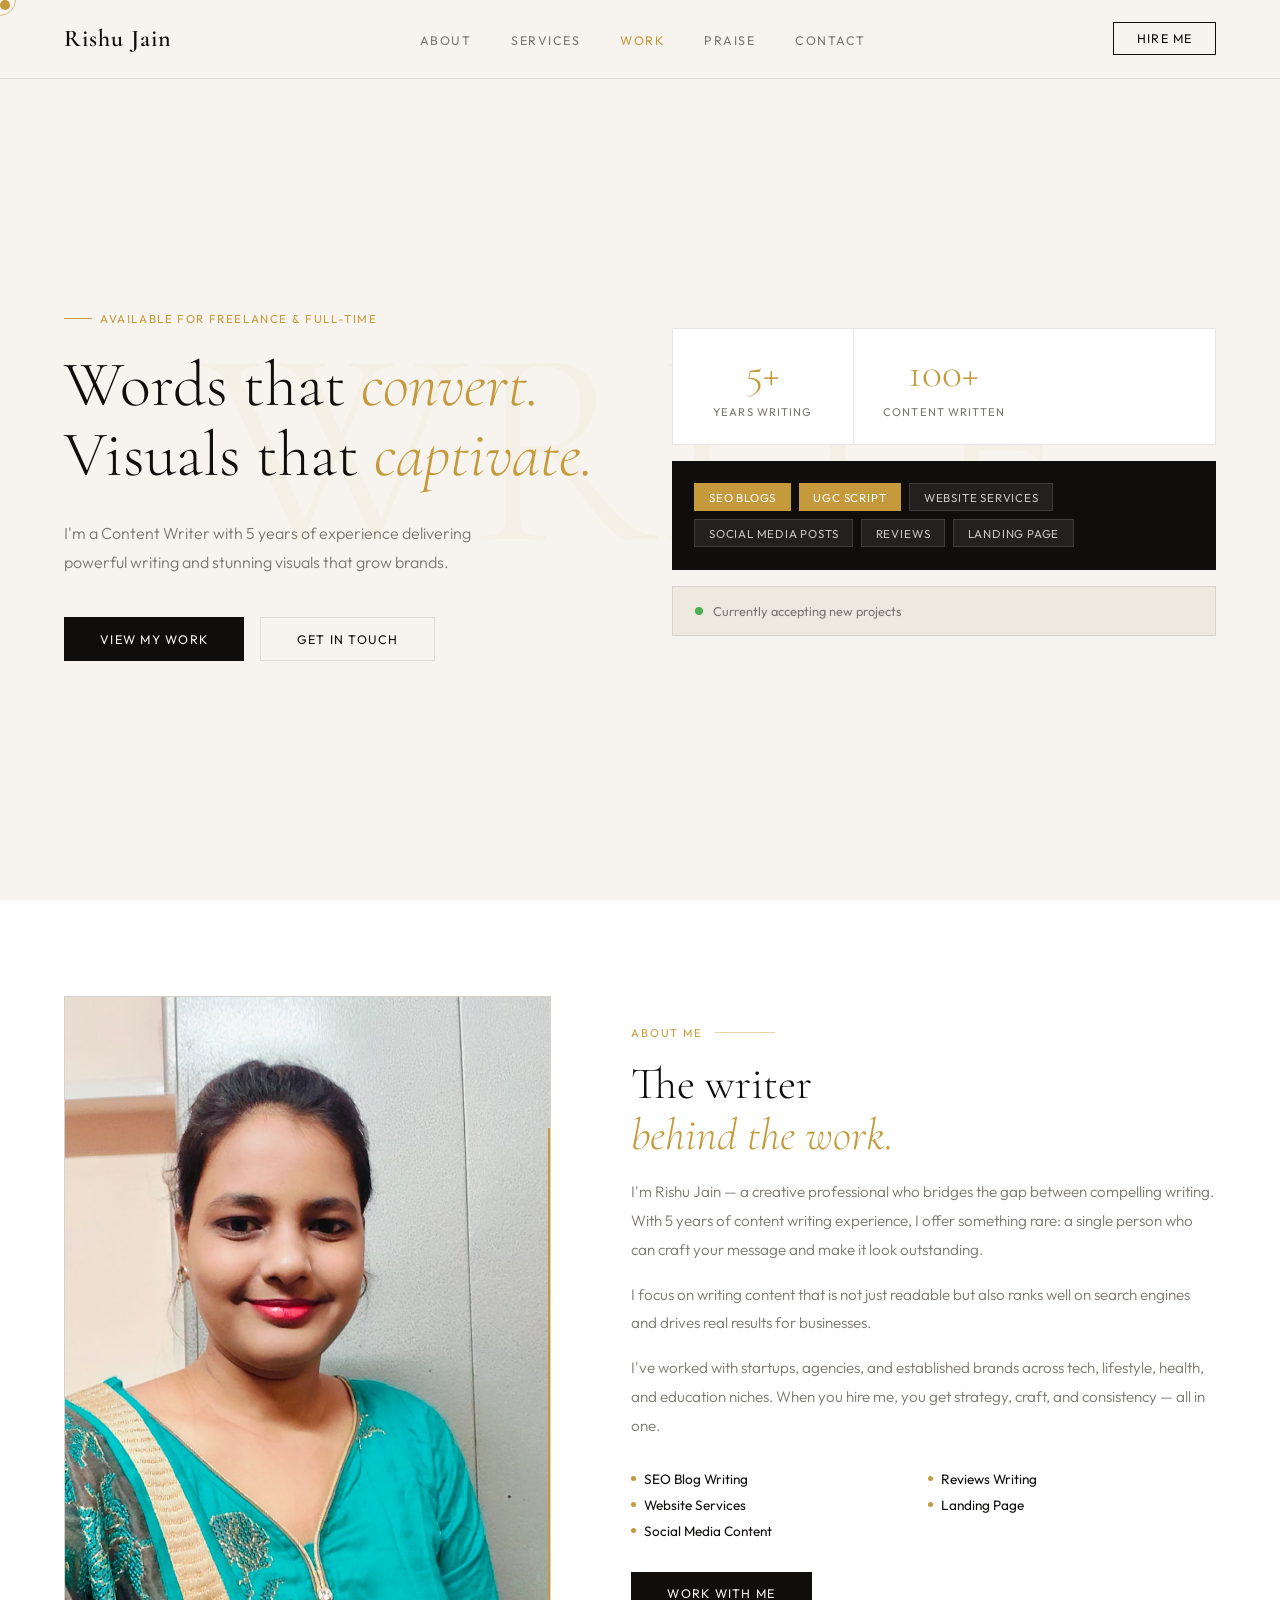
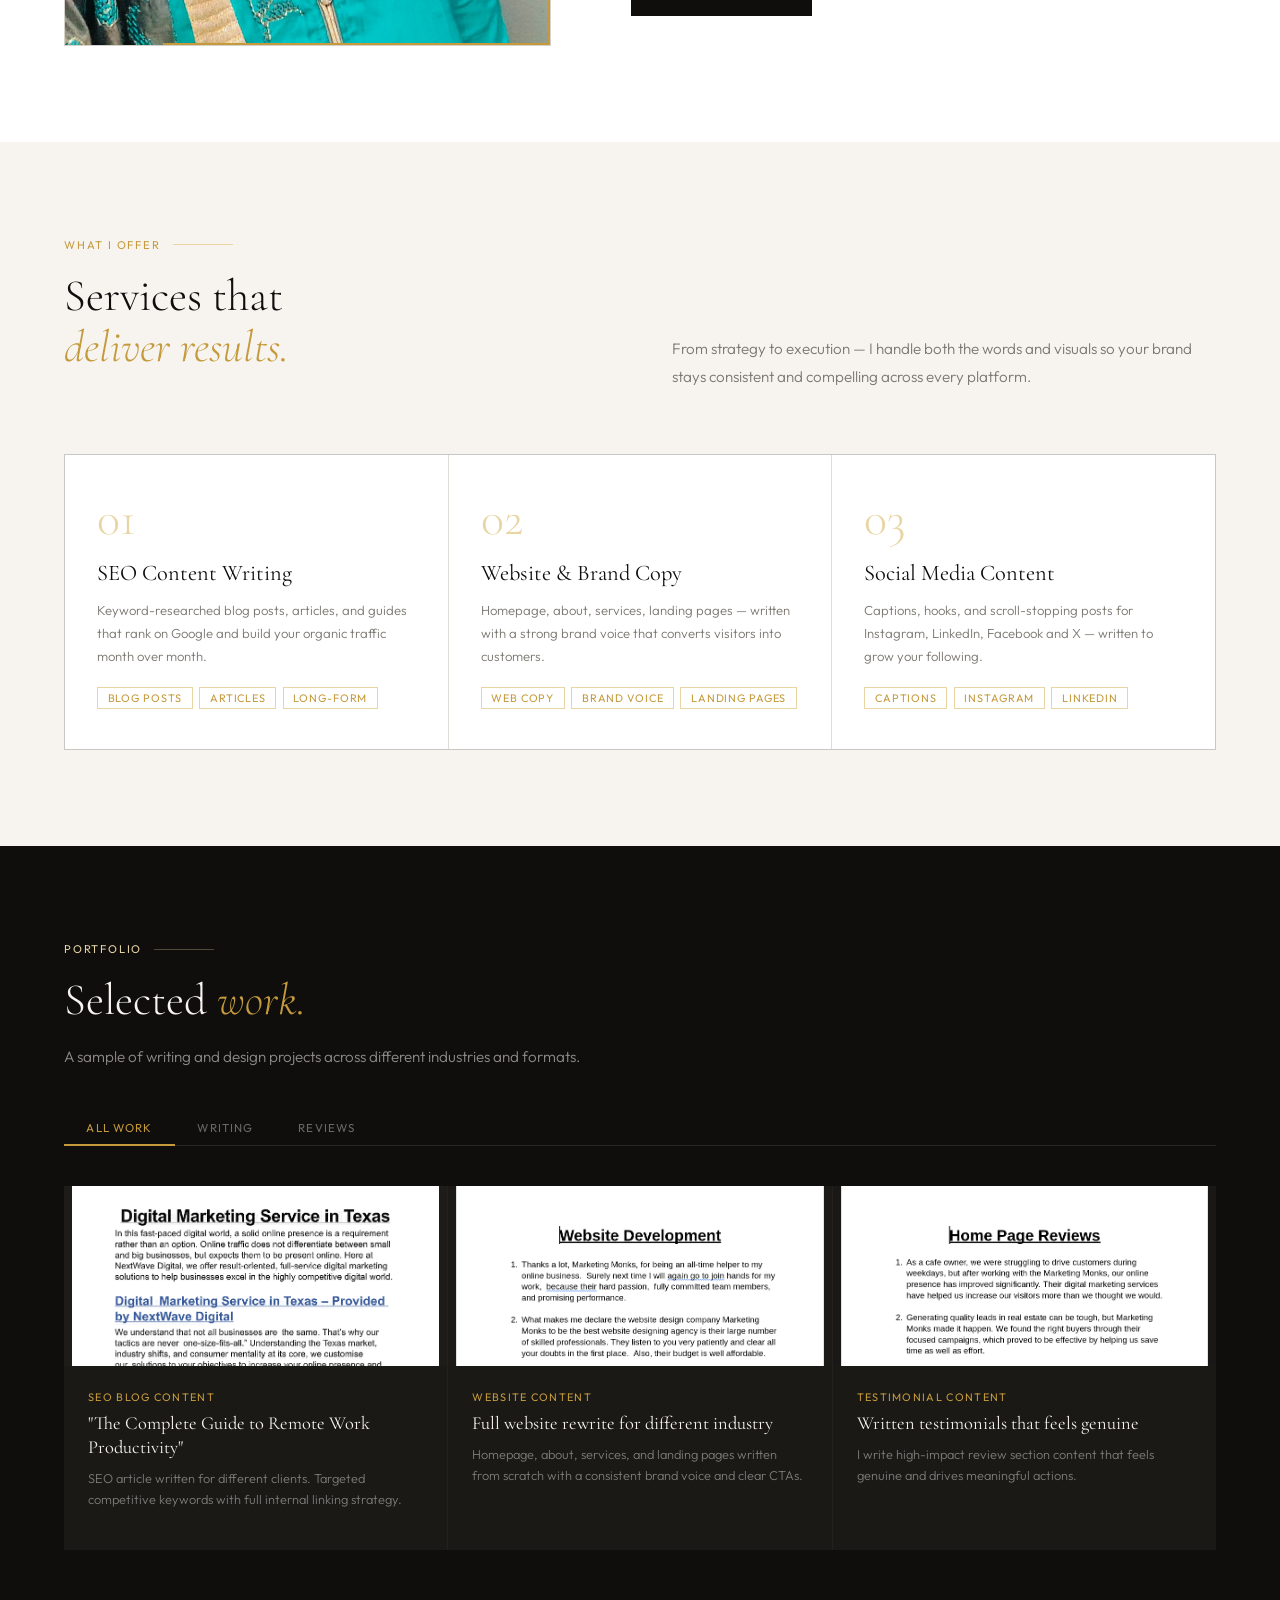
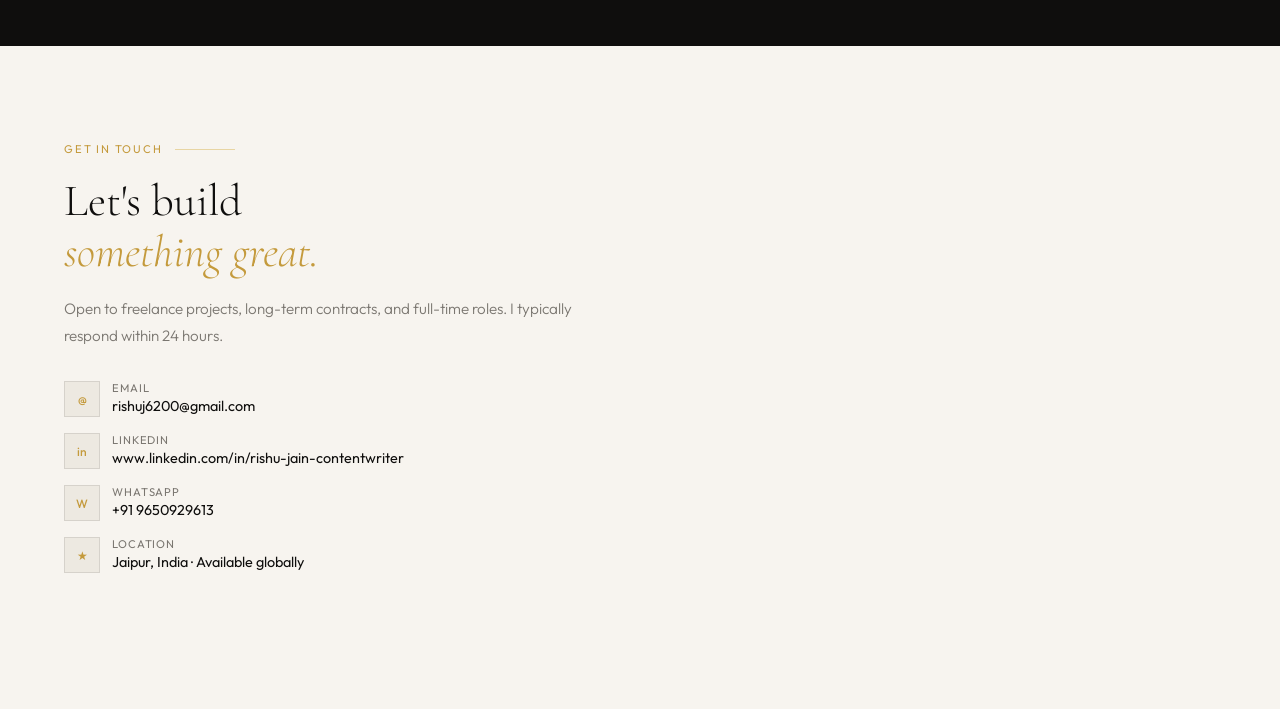
==== commit f5e4b92c: "changes in design" ====
--- a/index.html
+++ b/index.html
@@ -3,657 +3,11 @@
 <head>
 <meta charset="UTF-8">
 <meta name="viewport" content="width=device-width, initial-scale=1.0">
-<title>Your Name — Content Writer & Graphic Designer</title>
+<title>Rishu Jain — Content Writer</title>
 <link href="https://fonts.googleapis.com/css2?family=Cormorant+Garamond:ital,wght@0,300;0,400;0,600;1,300;1,400&family=Outfit:wght@300;400;500&display=swap" rel="stylesheet">
-<style>
-  :root {
-    --ink: #0f0e0d;
-    --paper: #f7f4ef;
-    --cream: #ede9e1;
-    --gold: #c49a3c;
-    --gold-light: #e8d5a3;
-    --muted: #7a7670;
-    --white: #ffffff;
-    --border: rgba(15,14,13,0.1);
-  }
-
-  *, *::before, *::after { box-sizing: border-box; margin: 0; padding: 0; }
-
-  html { scroll-behavior: smooth; }
-
-  body {
-    font-family: 'Outfit', sans-serif;
-    background: var(--paper);
-    color: var(--ink);
-    overflow-x: hidden;
-    cursor: none;
-  }
-
-  /* CUSTOM CURSOR */
-  .cursor {
-    width: 10px; height: 10px;
-    background: var(--gold);
-    border-radius: 50%;
-    position: fixed;
-    top: 0; left: 0;
-    pointer-events: none;
-    z-index: 9999;
-    transition: transform 0.15s ease;
-  }
-  .cursor-ring {
-    width: 32px; height: 32px;
-    border: 1px solid var(--gold);
-    border-radius: 50%;
-    position: fixed;
-    top: 0; left: 0;
-    pointer-events: none;
-    z-index: 9998;
-    transition: all 0.12s ease;
-    opacity: 0.6;
-  }
-
-  /* NAV */
-  nav {
-    position: fixed; top: 0; left: 0; right: 0;
-    z-index: 100;
-    display: flex;
-    justify-content: space-between;
-    align-items: center;
-    padding: 1.4rem 4rem;
-    background: rgba(247,244,239,0.92);
-    backdrop-filter: blur(12px);
-    border-bottom: 1px solid var(--border);
-  }
-  .nav-logo {
-    font-family: 'Cormorant Garamond', serif;
-    font-size: 1.5rem;
-    font-weight: 600;
-    letter-spacing: 0.04em;
-    color: var(--ink);
-    text-decoration: none;
-  }
-  .nav-links {
-    display: flex; gap: 2.5rem; list-style: none;
-  }
-  .nav-links a {
-    font-size: 0.78rem;
-    letter-spacing: 0.12em;
-    text-transform: uppercase;
-    color: var(--muted);
-    text-decoration: none;
-    transition: color 0.25s;
-  }
-  .nav-links a:hover { color: var(--gold); }
-  .nav-cta {
-    font-size: 0.78rem;
-    letter-spacing: 0.1em;
-    text-transform: uppercase;
-    color: var(--ink);
-    border: 1px solid var(--ink);
-    padding: 0.5rem 1.4rem;
-    text-decoration: none;
-    transition: all 0.25s;
-  }
-  .nav-cta:hover { background: var(--ink); color: var(--paper); }
-
-  /* HERO */
-  #hero {
-    min-height: 100vh;
-    display: grid;
-    grid-template-columns: 1fr 1fr;
-    align-items: center;
-    padding: 8rem 4rem 4rem;
-    gap: 4rem;
-    position: relative;
-    overflow: hidden;
-  }
-  .hero-bg-text {
-    position: absolute;
-    top: 50%; left: 50%;
-    transform: translate(-50%, -50%);
-    font-family: 'Cormorant Garamond', serif;
-    font-size: 22vw;
-    font-weight: 300;
-    color: rgba(196,154,60,0.05);
-    white-space: nowrap;
-    pointer-events: none;
-    z-index: 0;
-    user-select: none;
-  }
-  .hero-left { position: relative; z-index: 1; }
-  .hero-tag {
-    display: inline-flex; align-items: center; gap: 8px;
-    font-size: 0.72rem;
-    letter-spacing: 0.14em;
-    text-transform: uppercase;
-    color: var(--gold);
-    margin-bottom: 1.5rem;
-  }
-  .hero-tag::before {
-    content: '';
-    display: block;
-    width: 28px; height: 1px;
-    background: var(--gold);
-  }
-  .hero-h1 {
-    font-family: 'Cormorant Garamond', serif;
-    font-size: clamp(3rem, 5vw, 5rem);
-    font-weight: 300;
-    line-height: 1.1;
-    margin-bottom: 1.8rem;
-    color: var(--ink);
-  }
-  .hero-h1 em {
-    font-style: italic;
-    color: var(--gold);
-  }
-  .hero-desc {
-    font-size: 1rem;
-    color: var(--muted);
-    line-height: 1.8;
-    font-weight: 300;
-    max-width: 440px;
-    margin-bottom: 2.5rem;
-  }
-  .hero-btns { display: flex; gap: 1rem; flex-wrap: wrap; }
-  .btn-dark {
-    background: var(--ink); color: var(--paper);
-    padding: 0.85rem 2.2rem;
-    font-size: 0.78rem;
-    letter-spacing: 0.1em;
-    text-transform: uppercase;
-    text-decoration: none;
-    border: 1px solid var(--ink);
-    transition: all 0.25s;
-    display: inline-block;
-  }
-  .btn-dark:hover { background: var(--gold); border-color: var(--gold); color: var(--white); }
-  .btn-light {
-    background: transparent; color: var(--ink);
-    padding: 0.85rem 2.2rem;
-    font-size: 0.78rem;
-    letter-spacing: 0.1em;
-    text-transform: uppercase;
-    text-decoration: none;
-    border: 1px solid var(--border);
-    transition: all 0.25s;
-    display: inline-block;
-  }
-  .btn-light:hover { border-color: var(--ink); }
-
-  .hero-right {
-    position: relative; z-index: 1;
-    display: flex; flex-direction: column; gap: 1rem;
-  }
-  .stat-strip {
-    display: grid; grid-template-columns: repeat(3, 1fr);
-    border: 1px solid var(--border);
-    background: var(--white);
-  }
-  .stat-item {
-    padding: 1.5rem 1.2rem;
-    border-right: 1px solid var(--border);
-    text-align: center;
-  }
-  .stat-item:last-child { border-right: none; }
-  .stat-num {
-    font-family: 'Cormorant Garamond', serif;
-    font-size: 2.6rem;
-    font-weight: 300;
-    color: var(--gold);
-    line-height: 1;
-    display: block;
-    margin-bottom: 0.3rem;
-  }
-  .stat-lbl {
-    font-size: 0.7rem;
-    letter-spacing: 0.1em;
-    text-transform: uppercase;
-    color: var(--muted);
-  }
-  .service-pills {
-    display: flex; flex-wrap: wrap; gap: 0.5rem;
-    padding: 1.4rem;
-    background: var(--ink);
-  }
-  .pill {
-    background: rgba(255,255,255,0.08);
-    color: rgba(255,255,255,0.75);
-    font-size: 0.72rem;
-    letter-spacing: 0.07em;
-    text-transform: uppercase;
-    padding: 0.35rem 0.85rem;
-    border: 1px solid rgba(255,255,255,0.12);
-  }
-  .pill.gold { background: var(--gold); color: var(--white); border-color: var(--gold); }
-
-  .avail-bar {
-    display: flex; align-items: center; gap: 10px;
-    padding: 1rem 1.4rem;
-    background: var(--cream);
-    border: 1px solid var(--border);
-    font-size: 0.8rem;
-    color: var(--muted);
-  }
-  .avail-dot {
-    width: 8px; height: 8px;
-    background: #4caf50;
-    border-radius: 50%;
-    animation: pulse 2s infinite;
-  }
-  @keyframes pulse { 0%,100%{opacity:1;transform:scale(1)} 50%{opacity:0.5;transform:scale(0.8)} }
-
-  /* SECTIONS */
-  section { padding: 6rem 4rem; }
-  .section-eyebrow {
-    display: flex; align-items: center; gap: 12px;
-    font-size: 0.7rem;
-    letter-spacing: 0.16em;
-    text-transform: uppercase;
-    color: var(--gold);
-    margin-bottom: 1.2rem;
-  }
-  .section-eyebrow::after {
-    content: '';
-    flex: 1;
-    height: 1px;
-    background: var(--gold-light);
-    max-width: 60px;
-  }
-  .section-title {
-    font-family: 'Cormorant Garamond', serif;
-    font-size: clamp(2.2rem, 3.5vw, 3.5rem);
-    font-weight: 300;
-    line-height: 1.15;
-    color: var(--ink);
-    margin-bottom: 1rem;
-  }
-  .section-title em { font-style: italic; color: var(--gold); }
-  .section-sub {
-    font-size: 0.95rem;
-    color: var(--muted);
-    font-weight: 300;
-    line-height: 1.8;
-    max-width: 520px;
-  }
-
-  /* ABOUT */
-  #about {
-    display: grid;
-    grid-template-columns: 1fr 1.2fr;
-    gap: 5rem;
-    align-items: center;
-    background: var(--white);
-  }
-  .about-photo-wrap {
-    position: relative;
-  }
-  .about-photo {
-    width: 100%;
-    aspect-ratio: 3/4;
-    background: var(--cream);
-    display: flex; align-items: center; justify-content: center;
-    flex-direction: column;
-    gap: 0.8rem;
-    color: var(--muted);
-    font-size: 0.8rem;
-    letter-spacing: 0.06em;
-    border: 1px solid var(--border);
-    position: relative;
-    overflow: hidden;
-  }
-  .about-photo::after {
-    content: '';
-    position: absolute;
-    bottom: -1px; right: -1px;
-    width: 80%; height: 80%;
-    border-right: 3px solid var(--gold);
-    border-bottom: 3px solid var(--gold);
-    pointer-events: none;
-  }
-  .photo-svg {
-    width: 64px; height: 64px;
-    opacity: 0.3;
-  }
-  .about-content p {
-    font-size: 0.95rem;
-    color: var(--muted);
-    line-height: 1.9;
-    font-weight: 300;
-    margin-bottom: 1rem;
-  }
-  .about-content p:last-of-type { margin-bottom: 1.8rem; }
-  .about-skills {
-    display: grid; grid-template-columns: 1fr 1fr;
-    gap: 0.5rem;
-    margin-bottom: 2rem;
-  }
-  .about-skill-item {
-    display: flex; align-items: center; gap: 8px;
-    font-size: 0.85rem;
-    color: var(--ink);
-  }
-  .about-skill-item::before {
-    content: '';
-    width: 5px; height: 5px;
-    background: var(--gold);
-    border-radius: 50%;
-    flex-shrink: 0;
-  }
-
-  /* SERVICES */
-  #services { background: var(--paper); }
-  .services-header {
-    display: grid; grid-template-columns: 1fr 1fr;
-    gap: 4rem;
-    margin-bottom: 4rem;
-    align-items: end;
-  }
-  .services-grid {
-    display: grid; grid-template-columns: repeat(3, 1fr);
-    gap: 1px;
-    background: var(--border);
-    border: 1px solid var(--border);
-  }
-  .service-card {
-    background: var(--white);
-    padding: 2.5rem 2rem;
-    transition: background 0.3s;
-    position: relative;
-    overflow: hidden;
-  }
-  .service-card::before {
-    content: '';
-    position: absolute;
-    top: 0; left: 0; right: 0;
-    height: 2px;
-    background: var(--gold);
-    transform: scaleX(0);
-    transform-origin: left;
-    transition: transform 0.35s ease;
-  }
-  .service-card:hover::before { transform: scaleX(1); }
-  .service-card:hover { background: var(--cream); }
-  .service-num {
-    font-family: 'Cormorant Garamond', serif;
-    font-size: 3rem;
-    font-weight: 300;
-    color: var(--gold-light);
-    line-height: 1;
-    margin-bottom: 1rem;
-  }
-  .service-name {
-    font-family: 'Cormorant Garamond', serif;
-    font-size: 1.4rem;
-    font-weight: 400;
-    margin-bottom: 0.8rem;
-    color: var(--ink);
-  }
-  .service-desc {
-    font-size: 0.82rem;
-    color: var(--muted);
-    line-height: 1.75;
-    font-weight: 300;
-    margin-bottom: 1.2rem;
-  }
-  .service-tags { display: flex; flex-wrap: wrap; gap: 0.4rem; }
-  .service-tag {
-    font-size: 0.68rem;
-    letter-spacing: 0.08em;
-    text-transform: uppercase;
-    color: var(--gold);
-    border: 1px solid var(--gold-light);
-    padding: 0.2rem 0.6rem;
-  }
-
-  /* WORK */
-  #work { background: var(--ink); color: var(--paper); }
-  #work .section-eyebrow { color: var(--gold-light); }
-  #work .section-eyebrow::after { background: rgba(232,213,163,0.3); }
-  #work .section-title { color: var(--paper); }
-  #work .section-sub { color: rgba(247,244,239,0.55); }
-  .work-filter {
-    display: flex; gap: 0; margin: 2.5rem 0;
-    border-bottom: 1px solid rgba(255,255,255,0.1);
-  }
-  .wf-btn {
-    background: none; border: none;
-    padding: 0.6rem 1.4rem;
-    font-family: 'Outfit', sans-serif;
-    font-size: 0.72rem;
-    letter-spacing: 0.1em;
-    text-transform: uppercase;
-    color: rgba(247,244,239,0.4);
-    cursor: none;
-    border-bottom: 2px solid transparent;
-    margin-bottom: -1px;
-    transition: all 0.25s;
-  }
-  .wf-btn.active, .wf-btn:hover {
-    color: var(--gold);
-    border-bottom-color: var(--gold);
-  }
-  .work-grid {
-    display: grid; grid-template-columns: repeat(3, 1fr);
-    gap: 1px;
-    background: rgba(255,255,255,0.08);
-  }
-  .work-card {
-    background: #1a1916;
-    overflow: hidden;
-    transition: transform 0.3s;
-    cursor: none;
-  }
-  .work-card:hover { transform: translateY(-4px); }
-  .work-card-thumb {
-    height: 180px;
-    display: flex; align-items: center; justify-content: center;
-    font-size: 2.5rem;
-    position: relative;
-    overflow: hidden;
-  }
-  .work-card-thumb span {
-    position: relative; z-index: 1;
-    font-size: 0.7rem;
-    letter-spacing: 0.15em;
-    text-transform: uppercase;
-    color: rgba(255,255,255,0.3);
-    text-align: center;
-    padding: 0.5rem;
-  }
-  .work-card-body { padding: 1.5rem; }
-  .work-card-cat {
-    font-size: 0.68rem;
-    letter-spacing: 0.12em;
-    text-transform: uppercase;
-    color: var(--gold);
-    margin-bottom: 0.5rem;
-  }
-  .work-card-title {
-    font-family: 'Cormorant Garamond', serif;
-    font-size: 1.15rem;
-    font-weight: 400;
-    color: var(--paper);
-    margin-bottom: 0.5rem;
-    line-height: 1.3;
-  }
-  .work-card-desc {
-    font-size: 0.8rem;
-    color: rgba(247,244,239,0.45);
-    line-height: 1.65;
-    font-weight: 300;
-    margin-bottom: 1rem;
-  }
-  .work-card-result {
-    display: inline-block;
-    font-size: 0.68rem;
-    letter-spacing: 0.08em;
-    text-transform: uppercase;
-    color: var(--gold);
-    border-top: 1px solid rgba(196,154,60,0.3);
-    padding-top: 0.8rem;
-    width: 100%;
-  }
-
-  /* TESTIMONIALS */
-  #testimonials { background: var(--cream); }
-  .test-grid {
-    display: grid; grid-template-columns: repeat(2, 1fr);
-    gap: 1.5rem;
-    margin-top: 3rem;
-  }
-  .test-card {
-    background: var(--white);
-    padding: 2rem;
-    border: 1px solid var(--border);
-    position: relative;
-  }
-  .test-quote {
-    font-family: 'Cormorant Garamond', serif;
-    font-size: 4rem;
-    font-weight: 300;
-    color: var(--gold-light);
-    line-height: 0.6;
-    margin-bottom: 1rem;
-    display: block;
-  }
-  .test-text {
-    font-size: 0.92rem;
-    color: var(--muted);
-    font-style: italic;
-    font-weight: 300;
-    line-height: 1.85;
-    margin-bottom: 1.5rem;
-  }
-  .test-author { display: flex; align-items: center; gap: 10px; }
-  .test-avatar {
-    width: 38px; height: 38px;
-    border-radius: 50%;
-    display: flex; align-items: center; justify-content: center;
-    font-size: 0.75rem; font-weight: 500;
-    color: var(--white);
-    flex-shrink: 0;
-  }
-  .test-name { font-size: 0.85rem; font-weight: 500; }
-  .test-role { font-size: 0.75rem; color: var(--muted); }
-  .brands-row {
-    margin-top: 3rem;
-    padding: 1.5rem 2rem;
-    background: var(--white);
-    border: 1px solid var(--border);
-    display: flex; align-items: center; gap: 2.5rem; flex-wrap: wrap;
-  }
-  .brands-label {
-    font-size: 0.68rem;
-    letter-spacing: 0.12em;
-    text-transform: uppercase;
-    color: var(--muted);
-    white-space: nowrap;
-  }
-  .brand-name {
-    font-family: 'Cormorant Garamond', serif;
-    font-size: 1rem;
-    font-weight: 300;
-    color: #bbb;
-    letter-spacing: 0.06em;
-  }
-
-  /* CONTACT */
-  #contact {
-    background: var(--paper);
-    display: grid;
-    grid-template-columns: 1fr 1.1fr;
-    gap: 5rem;
-    align-items: start;
-  }
-  .contact-left .section-sub { margin-bottom: 2.5rem; }
-  .contact-detail { display: flex; flex-direction: column; gap: 1rem; margin-bottom: 2.5rem; }
-  .contact-item { display: flex; align-items: flex-start; gap: 12px; }
-  .contact-icon {
-    width: 36px; height: 36px;
-    background: var(--cream);
-    border: 1px solid var(--border);
-    display: flex; align-items: center; justify-content: center;
-    font-size: 0.75rem;
-    color: var(--gold);
-    flex-shrink: 0;
-    font-weight: 500;
-  }
-  .contact-info-label { font-size: 0.7rem; letter-spacing: 0.08em; text-transform: uppercase; color: var(--muted); margin-bottom: 2px; }
-  .contact-info-value { font-size: 0.9rem; color: var(--ink); }
-
-  .form-row { display: grid; grid-template-columns: 1fr 1fr; gap: 1rem; }
-  .form-group { display: flex; flex-direction: column; gap: 6px; margin-bottom: 1rem; }
-  .form-label { font-size: 0.68rem; letter-spacing: 0.1em; text-transform: uppercase; color: var(--muted); }
-  .form-input, .form-select, .form-textarea {
-    border: 1px solid var(--border);
-    background: var(--white);
-    padding: 0.75rem 1rem;
-    font-family: 'Outfit', sans-serif;
-    font-size: 0.88rem;
-    color: var(--ink);
-    outline: none;
-    transition: border-color 0.25s;
-    width: 100%;
-    appearance: none;
-  }
-  .form-input:focus, .form-select:focus, .form-textarea:focus { border-color: var(--gold); }
-  .form-textarea { min-height: 110px; resize: vertical; }
-
-  /* FOOTER */
-  footer {
-    background: var(--ink);
-    color: rgba(247,244,239,0.4);
-    padding: 2.5rem 4rem;
-    display: flex;
-    justify-content: space-between;
-    align-items: center;
-    font-size: 0.78rem;
-    letter-spacing: 0.04em;
-    flex-wrap: wrap;
-    gap: 1rem;
-  }
-  .footer-logo {
-    font-family: 'Cormorant Garamond', serif;
-    font-size: 1.3rem;
-    font-weight: 300;
-    color: var(--paper);
-    letter-spacing: 0.06em;
-  }
-  .footer-links { display: flex; gap: 1.5rem; }
-  .footer-links a { color: rgba(247,244,239,0.4); text-decoration: none; transition: color 0.2s; }
-  .footer-links a:hover { color: var(--gold); }
-
-  /* SCROLL ANIMATIONS */
-  .reveal {
-    opacity: 0;
-    transform: translateY(28px);
-    transition: opacity 0.7s ease, transform 0.7s ease;
-  }
-  .reveal.visible { opacity: 1; transform: translateY(0); }
-  .reveal-delay-1 { transition-delay: 0.1s; }
-  .reveal-delay-2 { transition-delay: 0.2s; }
-  .reveal-delay-3 { transition-delay: 0.3s; }
-  .reveal-delay-4 { transition-delay: 0.4s; }
-
-  /* RESPONSIVE */
-  @media (max-width: 900px) {
-    nav { padding: 1.2rem 2rem; }
-    nav .nav-links { display: none; }
-    #hero { grid-template-columns: 1fr; padding: 7rem 2rem 3rem; gap: 2.5rem; }
-    #about { grid-template-columns: 1fr; padding: 4rem 2rem; }
-    .about-photo { aspect-ratio: 4/3; }
-    section { padding: 4rem 2rem; }
-    .services-header { grid-template-columns: 1fr; gap: 1.5rem; }
-    .services-grid { grid-template-columns: 1fr; }
-    .work-grid { grid-template-columns: 1fr; }
-    .test-grid { grid-template-columns: 1fr; }
-    #contact { grid-template-columns: 1fr; padding: 4rem 2rem; gap: 3rem; }
-    .form-row { grid-template-columns: 1fr; }
-    footer { padding: 2rem; flex-direction: column; align-items: flex-start; gap: 1rem; }
-    .hero-bg-text { display: none; }
-  }
-</style>
+
+<link rel="icon" type="image/png" href="assets/images/favicon.png">
+<link href="assets/css/style.css" rel="stylesheet">
 </head>
 <body>
 
@@ -662,7 +16,7 @@
 
 <!-- NAV -->
 <nav>
-  <a href="#hero" class="nav-logo">Your Name</a>
+  <a href="#hero" class="nav-logo">Rishu Jain</a>
   <ul class="nav-links">
     <li><a href="#about">About</a></li>
     <li><a href="#services">Services</a></li>
@@ -683,7 +37,7 @@
       Visuals that <em>captivate.</em>
     </h1>
     <p class="hero-desc">
-      I'm a Content Writer with 5 years of experience and a Graphic Designer with 1 year of creative work — delivering both powerful writing and stunning visuals that grow brands.
+      I'm a Content Writer with 5 years of experience delivering powerful writing and stunning visuals that grow brands.
     </p>
     <div class="hero-btns">
       <a href="#work" class="btn-dark">View My Work</a>
@@ -697,28 +51,21 @@
         <span class="stat-lbl">Years Writing</span>
       </div>
       <div class="stat-item">
-        <span class="stat-num">1+</span>
-        <span class="stat-lbl">Year Design</span>
-      </div>
-      <div class="stat-item">
-        <span class="stat-num">200+</span>
-        <span class="stat-lbl">Projects Done</span>
+        <span class="stat-num">100+</span>
+        <span class="stat-lbl">Content Written</span>
       </div>
     </div>
     <div class="service-pills">
       <span class="pill gold">SEO Blogs</span>
-      <span class="pill gold">Logo Design</span>
-      <span class="pill">Website Copy</span>
+      <span class="pill gold">UGC Script</span>
+      <span class="pill">Website Services</span>
       <span class="pill">Social Media Posts</span>
-      <span class="pill">Thumbnails</span>
-      <span class="pill">Banners</span>
-      <span class="pill">Email Marketing</span>
-      <span class="pill">Brand Voice</span>
-      <span class="pill">Blog Images</span>
+      <span class="pill">Reviews</span>
+      <span class="pill">Landing Page</span>
     </div>
     <div class="avail-bar">
       <span class="avail-dot"></span>
-      Currently accepting new projects — response within 24 hrs
+      Currently accepting new projects
     </div>
   </div>
 </section>
@@ -731,31 +78,29 @@
         <circle cx="40" cy="30" r="18" stroke="#0f0e0d" stroke-width="1.5"/>
         <path d="M8 72c0-17.7 14.3-32 32-32s32 14.3 32 32" stroke="#0f0e0d" stroke-width="1.5"/>
       </svg>
-      <span style="font-size:0.75rem;letter-spacing:0.08em;text-transform:uppercase;">Add Your Photo Here</span>
-      <span style="font-size:0.68rem;color:#aaa;">Replace this div with &lt;img src="your-photo.jpg"&gt;</span>
+      <!-- <span style="font-size:0.75rem;letter-spacing:0.08em;text-transform:uppercase;">Add Your Photo Here</span> -->
+      <!-- <span style="font-size:0.68rem;color:#aaa;">Replace this div with <img src="/assets/images/photo.jpeg"></span> -->
+      <img src="assets/images/photo.jpeg" class="profile-img">
     </div>
   </div>
   <div class="about-content">
     <div class="section-eyebrow reveal">About Me</div>
     <h2 class="section-title reveal">
-      The writer &amp; designer<br>
+      The writer<br>
       <em>behind the work.</em>
     </h2>
 
     <!-- ✏️ EDIT THIS SECTION — Replace with your real bio -->
-    <p class="reveal">I'm [Your Name] — a creative professional who bridges the gap between compelling writing and powerful design. With 5 years of content writing and 1 year of graphic design experience, I offer something rare: a single person who can craft your message and make it look outstanding.</p>
-    <p class="reveal">My writing spans SEO blog posts, website copy, social media content, email campaigns, and product descriptions. My design work covers logos, banners, social media posts, YouTube thumbnails, and website images — all built to match your brand identity.</p>
+    <p class="reveal">I'm Rishu Jain — a creative professional who bridges the gap between compelling writing. With 5 years of content writing experience, I offer something rare: a single person who can craft your message and make it look outstanding.</p>
+    <p class="reveal">I focus on writing content that is not just readable but also ranks well on search engines and drives real results for businesses.</p>
     <p class="reveal">I've worked with startups, agencies, and established brands across tech, lifestyle, health, and education niches. When you hire me, you get strategy, craft, and consistency — all in one.</p>
 
     <div class="about-skills reveal">
       <div class="about-skill-item">SEO Blog Writing</div>
-      <div class="about-skill-item">Logo Design</div>
-      <div class="about-skill-item">Website Copywriting</div>
-      <div class="about-skill-item">Banner Design</div>
+      <div class="about-skill-item">Reviews Writing</div>
+      <div class="about-skill-item">Website Services</div>
+      <div class="about-skill-item">Landing Page</div>
       <div class="about-skill-item">Social Media Content</div>
-      <div class="about-skill-item">Thumbnail Design</div>
-      <div class="about-skill-item">Email Campaigns</div>
-      <div class="about-skill-item">Blog Image Design</div>
     </div>
     <a href="#contact" class="btn-dark reveal">Work With Me</a>
   </div>
@@ -801,36 +146,6 @@
         <span class="service-tag">LinkedIn</span>
       </div>
     </div>
-    <div class="service-card reveal">
-      <div class="service-num">04</div>
-      <div class="service-name">Logo & Brand Identity</div>
-      <p class="service-desc">Memorable logos and brand identity kits that communicate your values, attract your audience, and stand out in your market.</p>
-      <div class="service-tags">
-        <span class="service-tag">Logo Design</span>
-        <span class="service-tag">Brand Kit</span>
-        <span class="service-tag">Identity</span>
-      </div>
-    </div>
-    <div class="service-card reveal reveal-delay-1">
-      <div class="service-num">05</div>
-      <div class="service-name">Banners & Thumbnails</div>
-      <p class="service-desc">Eye-catching banners for LinkedIn, Facebook, and YouTube plus thumbnails that drive clicks and grow your channel.</p>
-      <div class="service-tags">
-        <span class="service-tag">YouTube</span>
-        <span class="service-tag">LinkedIn Banner</span>
-        <span class="service-tag">Ad Banners</span>
-      </div>
-    </div>
-    <div class="service-card reveal reveal-delay-2">
-      <div class="service-num">06</div>
-      <div class="service-name">Social Media Visuals</div>
-      <p class="service-desc">On-brand posts, stories, and blog images designed to match your identity and stop the scroll every single time.</p>
-      <div class="service-tags">
-        <span class="service-tag">Posts</span>
-        <span class="service-tag">Stories</span>
-        <span class="service-tag">Blog Images</span>
-      </div>
-    </div>
   </div>
 </section>
 
@@ -843,149 +158,47 @@
   <div class="work-filter">
     <button class="wf-btn active" onclick="filterWork('all',this)">All Work</button>
     <button class="wf-btn" onclick="filterWork('writing',this)">Writing</button>
-    <button class="wf-btn" onclick="filterWork('design',this)">Design</button>
-  </div>
+    <button class="wf-btn" onclick="filterWork('reviews',this)">Reviews</button>
+      </div>
 
   <div class="work-grid" id="workGrid">
 
     <div class="work-card reveal" data-cat="writing">
       <div class="work-card-thumb" style="background:#1e1c19;">
-        <span>Writing Sample<br>Add Screenshot Here</span>
+        <span><a href="https://drive.google.com/drive/folders/1ZCYASODTfS9LrGNn6qgmett5lGjNj4wa" target="_blank"><img src="assets/images/blog.png" alt="Blog Sample" class="samples"></a></span>
       </div>
       <div class="work-card-body">
-        <div class="work-card-cat">SEO Blog · Tech</div>
+        <div class="work-card-cat">SEO Blog Content</div>
         <div class="work-card-title">"The Complete Guide to Remote Work Productivity"</div>
-        <p class="work-card-desc">3,500-word SEO article written for a SaaS client. Targeted competitive keywords with full internal linking strategy.</p>
-        <span class="work-card-result">Result: Ranked #3 on Google within 45 days · 8K organic visits/month</span>
-      </div>
-    </div>
-
-    <div class="work-card reveal reveal-delay-1" data-cat="design">
-      <div class="work-card-thumb" style="background:#1a1917;">
-        <span>Design Sample<br>Add Your Logo Here</span>
-      </div>
-      <div class="work-card-body">
-        <div class="work-card-cat">Logo Design · E-commerce</div>
-        <div class="work-card-title">Brand Identity for "Bloom" Skincare</div>
-        <p class="work-card-desc">Full logo design + brand kit including typography, color palette, and usage guidelines for a D2C skincare startup.</p>
-        <span class="work-card-result">Deliverable: Logo, brand guide, social media kit</span>
+        <p class="work-card-desc">SEO article written for different clients. Targeted competitive keywords with full internal linking strategy.</p>
       </div>
     </div>
 
     <div class="work-card reveal reveal-delay-2" data-cat="writing">
       <div class="work-card-thumb" style="background:#1c1a17;">
-        <span>Writing Sample<br>Add Screenshot Here</span>
+        <span><a href="https://docs.google.com/document/d/1QSuGrFV-nTasecifgfq_LTALJ6DrlLZSzFp9gVV9dVw/edit?tab=t.0#heading=h.nmecgsuspbkr" target="_blank"><img src="assets/images/websites.png" alt="Website Sample" class="samples"></a></span>
       </div>
       <div class="work-card-body">
-        <div class="work-card-cat">Website Copy · Healthcare</div>
-        <div class="work-card-title">Full website rewrite for a health tech startup</div>
-        <p class="work-card-desc">Homepage, about, services, and 6 landing pages rewritten from scratch with a consistent brand voice and clear CTAs.</p>
-        <span class="work-card-result">Result: Bounce rate dropped 38% · Leads up 2x</span>
-      </div>
-    </div>
-
-    <div class="work-card reveal" data-cat="design">
-      <div class="work-card-thumb" style="background:#1b1a18;">
-        <span>Design Sample<br>Add Thumbnail Here</span>
-      </div>
-      <div class="work-card-body">
-        <div class="work-card-cat">Thumbnail Design · YouTube</div>
-        <div class="work-card-title">50-thumbnail series for a finance YouTuber</div>
-        <p class="work-card-desc">Consistent thumbnail style designed to maximize CTR. Bold text, high-contrast colors, and expressive face crops.</p>
-        <span class="work-card-result">Result: CTR improved from 3.2% to 6.8%</span>
-      </div>
-    </div>
-
-    <div class="work-card reveal reveal-delay-1" data-cat="writing">
+        <div class="work-card-cat">Website Content</div>
+        <div class="work-card-title">Full website rewrite for different industry</div>
+        <p class="work-card-desc">Homepage, about, services, and landing pages written from scratch with a consistent brand voice and clear CTAs.</p>
+      </div>
+    </div>
+
+    <div class="work-card reveal reveal-delay-1" data-cat="reviews">
       <div class="work-card-thumb" style="background:#191817;">
-        <span>Writing Sample<br>Add Screenshot Here</span>
-      </div>
-      <div class="work-card-body">
-        <div class="work-card-cat">Social Media · Fashion</div>
-        <div class="work-card-title">30-day Instagram content calendar for sustainable brand</div>
-        <p class="work-card-desc">Captions, hashtag strategy, and content themes for a fashion brand launching on Instagram. Mix of educational, lifestyle, and promotional content.</p>
-        <span class="work-card-result">Result: 2,400 followers gained in first month</span>
-      </div>
-    </div>
-
-    <div class="work-card reveal reveal-delay-2" data-cat="design">
-      <div class="work-card-thumb" style="background:#1d1b18;">
-        <span>Design Sample<br>Add Banner Here</span>
-      </div>
-      <div class="work-card-body">
-        <div class="work-card-cat">Banner Design · LinkedIn & Facebook</div>
-        <div class="work-card-title">Social media banner series for a B2B agency</div>
-        <p class="work-card-desc">Set of 12 branded banners for LinkedIn, Facebook, and website blog header images — all consistent with the client's brand guide.</p>
-        <span class="work-card-result">Deliverable: 12 print-ready + web-optimized banners</span>
-      </div>
-    </div>
-
+        <span><a href="https://docs.google.com/document/d/1wGePBIHg1cKHOGshAXg0Sc4uZaYR8Y2FdnjEa7h3Bdo/edit?tab=t.0#heading=h.qx3ctucvmxax" target="_blank"><img src="assets/images/reviews.png" alt="Reviews Sample" class="samples"></a></span>
+      </div>
+       <div class="work-card-body" >
+        <div class="work-card-cat">Testimonial Content</div>
+        <div class="work-card-title">Written testimonials that feels genuine</div>
+        <p class="work-card-desc">I write high-impact review section content that feels genuine and drives meaningful actions.</p>
+        
+      </div>
   </div>
 </section>
-
-<!-- TESTIMONIALS -->
-<section id="testimonials">
-  <div class="section-eyebrow reveal">Client Praise</div>
-  <h2 class="section-title reveal">What clients <em>say.</em></h2>
-
-  <div class="test-grid">
-    <!-- ✏️ REPLACE WITH YOUR REAL CLIENT TESTIMONIALS -->
-    <div class="test-card reveal">
-      <span class="test-quote">"</span>
-      <p class="test-text">One of the best writers I've worked with. Every article was on-time, deeply researched, and our traffic doubled in three months. Will absolutely hire again.</p>
-      <div class="test-author">
-        <div class="test-avatar" style="background:#c49a3c;">SM</div>
-        <div>
-          <div class="test-name">Sarah Mitchell</div>
-          <div class="test-role">Marketing Manager, TechFlow SaaS</div>
-        </div>
-      </div>
-    </div>
-    <div class="test-card reveal reveal-delay-1">
-      <span class="test-quote">"</span>
-      <p class="test-text">The logo and brand kit exceeded every expectation. Clean, professional, and exactly what we wanted. Got multiple compliments from investors at our pitch.</p>
-      <div class="test-author">
-        <div class="test-avatar" style="background:#2e7d32;">AK</div>
-        <div>
-          <div class="test-name">Aryan Kumar</div>
-          <div class="test-role">Founder, GreenLeaf Startup</div>
-        </div>
-      </div>
-    </div>
-    <div class="test-card reveal reveal-delay-2">
-      <span class="test-quote">"</span>
-      <p class="test-text">Hired for website copy and ended up getting social media content too. Understands brand voice instantly and delivers fast. A rare find in the freelance world.</p>
-      <div class="test-author">
-        <div class="test-avatar" style="background:#1565c0;">NP</div>
-        <div>
-          <div class="test-name">Nisha Patel</div>
-          <div class="test-role">CEO, Luminary Wellness</div>
-        </div>
-      </div>
-    </div>
-    <div class="test-card reveal reveal-delay-3">
-      <span class="test-quote">"</span>
-      <p class="test-text">The thumbnail designs boosted our YouTube CTR by over 100%. Responds fast, takes feedback well, and consistently delivers quality. Highly recommend.</p>
-      <div class="test-author">
-        <div class="test-avatar" style="background:#6a1b9a;">RT</div>
-        <div>
-          <div class="test-name">Rahul Tiwari</div>
-          <div class="test-role">YouTube Creator, 85K subscribers</div>
-        </div>
-      </div>
-    </div>
-  </div>
-
-  <div class="brands-row reveal">
-    <span class="brands-label">Worked with / featured in</span>
-    <!-- ✏️ REPLACE WITH YOUR REAL CLIENT NAMES -->
-    <span class="brand-name">Client One</span>
-    <span class="brand-name">Client Two</span>
-    <span class="brand-name">Client Three</span>
-    <span class="brand-name">Client Four</span>
-    <span class="brand-name">Client Five</span>
-  </div>
-</section>
+  
+
 
 <!-- CONTACT -->
 <section id="contact">
@@ -1000,7 +213,7 @@
         <div>
           <div class="contact-info-label">Email</div>
           <!-- ✏️ REPLACE with your real email -->
-          <div class="contact-info-value">youremail@gmail.com</div>
+          <div class="contact-info-value">rishuj6200@gmail.com</div>
         </div>
       </div>
       <div class="contact-item">
@@ -1008,7 +221,7 @@
         <div>
           <div class="contact-info-label">LinkedIn</div>
           <!-- ✏️ REPLACE with your LinkedIn URL -->
-          <div class="contact-info-value">linkedin.com/in/yourname</div>
+          <div class="contact-info-value">www.linkedin.com/in/rishu-jain-contentwriter</div>
         </div>
       </div>
       <div class="contact-item">
@@ -1016,7 +229,7 @@
         <div>
           <div class="contact-info-label">WhatsApp</div>
           <!-- ✏️ REPLACE with your number -->
-          <div class="contact-info-value">+91 XXXXX XXXXX</div>
+          <div class="contact-info-value">+91 9650929613</div>
         </div>
       </div>
       <div class="contact-item">
@@ -1029,62 +242,6 @@
       </div>
     </div>
   </div>
-
-  <div class="contact-right reveal">
-    <div class="form-row">
-      <div class="form-group">
-        <label class="form-label">Your Name</label>
-        <input class="form-input" type="text" placeholder="John Smith">
-      </div>
-      <div class="form-group">
-        <label class="form-label">Email Address</label>
-        <input class="form-input" type="email" placeholder="john@company.com">
-      </div>
-    </div>
-    <div class="form-group">
-      <label class="form-label">Service Needed</label>
-      <select class="form-select">
-        <option value="" disabled selected>Select a service...</option>
-        <option>SEO Blog Writing</option>
-        <option>Website / Brand Copy</option>
-        <option>Social Media Content</option>
-        <option>Logo & Brand Identity</option>
-        <option>Banner / Thumbnail Design</option>
-        <option>Social Media Post Design</option>
-        <option>Blog Image Design</option>
-        <option>Multiple Services</option>
-      </select>
-    </div>
-    <div class="form-group">
-      <label class="form-label">Budget Range</label>
-      <select class="form-select">
-        <option value="" disabled selected>Select budget...</option>
-        <option>Under ₹5,000</option>
-        <option>₹5,000 – ₹15,000</option>
-        <option>₹15,000 – ₹30,000</option>
-        <option>₹30,000+</option>
-        <option>Let's discuss</option>
-      </select>
-    </div>
-    <div class="form-group">
-      <label class="form-label">Tell Me About Your Project</label>
-      <textarea class="form-textarea" placeholder="Describe your project, goals, timeline, and anything else I should know..."></textarea>
-    </div>
-    <button class="btn-dark" style="width:100%;padding:1rem;font-size:0.8rem;border:none;cursor:none;" id="submitBtn" onclick="handleSubmit()">Send Message</button>
-  </div>
-</section>
-
-<!-- FOOTER -->
-<footer>
-  <div class="footer-logo">Your Name</div>
-  <div style="font-size:0.75rem;">© 2025 · Content Writer & Graphic Designer</div>
-  <div class="footer-links">
-    <a href="#hero">Home</a>
-    <a href="#about">About</a>
-    <a href="#work">Work</a>
-    <a href="#contact">Contact</a>
-  </div>
-</footer>
 
 <script>
   // Cursor
--- a/assets/css/style.css
+++ b/assets/css/style.css
@@ -0,0 +1,669 @@
+:root {
+    --ink: #0f0e0d;
+    --paper: #f7f4ef;
+    --cream: #ede9e1;
+    --gold: #c49a3c;
+    --gold-light: #e8d5a3;
+    --muted: #7a7670;
+    --white: #ffffff;
+    --border: rgba(15,14,13,0.1);
+  }
+
+  *, *::before, *::after { box-sizing: border-box; margin: 0; padding: 0; }
+
+  html { scroll-behavior: smooth; }
+
+  body {
+    font-family: 'Outfit', sans-serif;
+    background: var(--paper);
+    color: var(--ink);
+    overflow-x: hidden;
+    cursor: none;
+  }
+
+  /* CUSTOM CURSOR */
+  .cursor {
+    width: 10px; height: 10px;
+    background: var(--gold);
+    border-radius: 50%;
+    position: fixed;
+    top: 0; left: 0;
+    pointer-events: none;
+    z-index: 9999;
+    transition: transform 0.15s ease;
+  }
+  .cursor-ring {
+    width: 32px; height: 32px;
+    border: 1px solid var(--gold);
+    border-radius: 50%;
+    position: fixed;
+    top: 0; left: 0;
+    pointer-events: none;
+    z-index: 9998;
+    transition: all 0.12s ease;
+    opacity: 0.6;
+  }
+
+  /* NAV */
+  nav {
+    position: fixed; top: 0; left: 0; right: 0;
+    z-index: 100;
+    display: flex;
+    justify-content: space-between;
+    align-items: center;
+    padding: 1.4rem 4rem;
+    background: rgba(247,244,239,0.92);
+    backdrop-filter: blur(12px);
+    border-bottom: 1px solid var(--border);
+  }
+  .nav-logo {
+    font-family: 'Cormorant Garamond', serif;
+    font-size: 1.5rem;
+    font-weight: 600;
+    letter-spacing: 0.04em;
+    color: var(--ink);
+    text-decoration: none;
+  }
+  .nav-links {
+    display: flex; gap: 2.5rem; list-style: none;
+  }
+  .nav-links a {
+    font-size: 0.78rem;
+    letter-spacing: 0.12em;
+    text-transform: uppercase;
+    color: var(--muted);
+    text-decoration: none;
+    transition: color 0.25s;
+  }
+  .nav-links a:hover { color: var(--gold); }
+  .nav-cta {
+    font-size: 0.78rem;
+    letter-spacing: 0.1em;
+    text-transform: uppercase;
+    color: var(--ink);
+    border: 1px solid var(--ink);
+    padding: 0.5rem 1.4rem;
+    text-decoration: none;
+    transition: all 0.25s;
+  }
+  .nav-cta:hover { background: var(--ink); color: var(--paper); }
+
+  /* HERO */
+  #hero {
+    min-height: 100vh;
+    display: grid;
+    grid-template-columns: 1fr 1fr;
+    align-items: center;
+    padding: 8rem 4rem 4rem;
+    gap: 4rem;
+    position: relative;
+    overflow: hidden;
+  }
+  .hero-bg-text {
+    position: absolute;
+    top: 50%; left: 50%;
+    transform: translate(-50%, -50%);
+    font-family: 'Cormorant Garamond', serif;
+    font-size: 22vw;
+    font-weight: 300;
+    color: rgba(196,154,60,0.05);
+    white-space: nowrap;
+    pointer-events: none;
+    z-index: 0;
+    user-select: none;
+  }
+  .hero-left { position: relative; z-index: 1; }
+  .hero-tag {
+    display: inline-flex; align-items: center; gap: 8px;
+    font-size: 0.72rem;
+    letter-spacing: 0.14em;
+    text-transform: uppercase;
+    color: var(--gold);
+    margin-bottom: 1.5rem;
+  }
+  .hero-tag::before {
+    content: '';
+    display: block;
+    width: 28px; height: 1px;
+    background: var(--gold);
+  }
+  .hero-h1 {
+    font-family: 'Cormorant Garamond', serif;
+    font-size: clamp(3rem, 5vw, 5rem);
+    font-weight: 300;
+    line-height: 1.1;
+    margin-bottom: 1.8rem;
+    color: var(--ink);
+  }
+  .hero-h1 em {
+    font-style: italic;
+    color: var(--gold);
+  }
+  .hero-desc {
+    font-size: 1rem;
+    color: var(--muted);
+    line-height: 1.8;
+    font-weight: 300;
+    max-width: 440px;
+    margin-bottom: 2.5rem;
+  }
+  .hero-btns { display: flex; gap: 1rem; flex-wrap: wrap; }
+  .btn-dark {
+    background: var(--ink); color: var(--paper);
+    padding: 0.85rem 2.2rem;
+    font-size: 0.78rem;
+    letter-spacing: 0.1em;
+    text-transform: uppercase;
+    text-decoration: none;
+    border: 1px solid var(--ink);
+    transition: all 0.25s;
+    display: inline-block;
+  }
+  .btn-dark:hover { background: var(--gold); border-color: var(--gold); color: var(--white); }
+  .btn-light {
+    background: transparent; color: var(--ink);
+    padding: 0.85rem 2.2rem;
+    font-size: 0.78rem;
+    letter-spacing: 0.1em;
+    text-transform: uppercase;
+    text-decoration: none;
+    border: 1px solid var(--border);
+    transition: all 0.25s;
+    display: inline-block;
+  }
+  .btn-light:hover { border-color: var(--ink); }
+
+  .hero-right {
+    position: relative; z-index: 1;
+    display: flex; flex-direction: column; gap: 1rem;
+  }
+  .stat-strip {
+    display: grid; grid-template-columns: repeat(3, 1fr);
+    border: 1px solid var(--border);
+    background: var(--white);
+  }
+  .stat-item {
+    padding: 1.5rem 1.2rem;
+    border-right: 1px solid var(--border);
+    text-align: center;
+  }
+  .stat-item:last-child { border-right: none; }
+  .stat-num {
+    font-family: 'Cormorant Garamond', serif;
+    font-size: 2.6rem;
+    font-weight: 300;
+    color: var(--gold);
+    line-height: 1;
+    display: block;
+    margin-bottom: 0.3rem;
+  }
+  .stat-lbl {
+    font-size: 0.7rem;
+    letter-spacing: 0.1em;
+    text-transform: uppercase;
+    color: var(--muted);
+  }
+  .service-pills {
+    display: flex; flex-wrap: wrap; gap: 0.5rem;
+    padding: 1.4rem;
+    background: var(--ink);
+  }
+  .pill {
+    background: rgba(255,255,255,0.08);
+    color: rgba(255,255,255,0.75);
+    font-size: 0.72rem;
+    letter-spacing: 0.07em;
+    text-transform: uppercase;
+    padding: 0.35rem 0.85rem;
+    border: 1px solid rgba(255,255,255,0.12);
+  }
+  .pill.gold { background: var(--gold); color: var(--white); border-color: var(--gold); }
+
+  .avail-bar {
+    display: flex; align-items: center; gap: 10px;
+    padding: 1rem 1.4rem;
+    background: var(--cream);
+    border: 1px solid var(--border);
+    font-size: 0.8rem;
+    color: var(--muted);
+  }
+  .avail-dot {
+    width: 8px; height: 8px;
+    background: #4caf50;
+    border-radius: 50%;
+    animation: pulse 2s infinite;
+  }
+  @keyframes pulse { 0%,100%{opacity:1;transform:scale(1)} 50%{opacity:0.5;transform:scale(0.8)} }
+
+  /* SECTIONS */
+  section { padding: 6rem 4rem; }
+  .section-eyebrow {
+    display: flex; align-items: center; gap: 12px;
+    font-size: 0.7rem;
+    letter-spacing: 0.16em;
+    text-transform: uppercase;
+    color: var(--gold);
+    margin-bottom: 1.2rem;
+  }
+  .section-eyebrow::after {
+    content: '';
+    flex: 1;
+    height: 1px;
+    background: var(--gold-light);
+    max-width: 60px;
+  }
+  .section-title {
+    font-family: 'Cormorant Garamond', serif;
+    font-size: clamp(2.2rem, 3.5vw, 3.5rem);
+    font-weight: 300;
+    line-height: 1.15;
+    color: var(--ink);
+    margin-bottom: 1rem;
+  }
+  .section-title em { font-style: italic; color: var(--gold); }
+  .section-sub {
+    font-size: 0.95rem;
+    color: var(--muted);
+    font-weight: 300;
+    line-height: 1.8;
+    max-width: 520px;
+  }
+
+  /* ABOUT */
+  #about {
+    display: grid;
+    grid-template-columns: 1fr 1.2fr;
+    gap: 5rem;
+    align-items: center;
+    background: var(--white);
+  }
+  .about-photo-wrap {
+    position: relative;
+  }
+  .about-photo {
+    width: 100%;
+    aspect-ratio: 3/4;
+    background: var(--cream);
+    display: flex; align-items: center; justify-content: center;
+    flex-direction: column;
+    gap: 0.8rem;
+    color: var(--muted);
+    font-size: 0.8rem;
+    letter-spacing: 0.06em;
+    border: 1px solid var(--border);
+    position: relative;
+    overflow: hidden;
+  }
+  .about-photo::after {
+    content: '';
+    position: absolute;
+    bottom: -1px; right: -1px;
+    width: 80%; height: 80%;
+    border-right: 3px solid var(--gold);
+    border-bottom: 3px solid var(--gold);
+    pointer-events: none;
+  }
+  .photo-svg {
+    width: 64px; height: 64px;
+    opacity: 0.3;
+  }
+  .about-content p {
+    font-size: 0.95rem;
+    color: var(--muted);
+    line-height: 1.9;
+    font-weight: 300;
+    margin-bottom: 1rem;
+  }
+  .about-content p:last-of-type { margin-bottom: 1.8rem; }
+  .about-skills {
+    display: grid; grid-template-columns: 1fr 1fr;
+    gap: 0.5rem;
+    margin-bottom: 2rem;
+  }
+  .about-skill-item {
+    display: flex; align-items: center; gap: 8px;
+    font-size: 0.85rem;
+    color: var(--ink);
+  }
+  .about-skill-item::before {
+    content: '';
+    width: 5px; height: 5px;
+    background: var(--gold);
+    border-radius: 50%;
+    flex-shrink: 0;
+  }
+
+  /* SERVICES */
+  #services { background: var(--paper); }
+  .services-header {
+    display: grid; grid-template-columns: 1fr 1fr;
+    gap: 4rem;
+    margin-bottom: 4rem;
+    align-items: end;
+  }
+  .services-grid {
+    display: grid; grid-template-columns: repeat(3, 1fr);
+    gap: 1px;
+    background: var(--border);
+    border: 1px solid var(--border);
+  }
+  .service-card {
+    background: var(--white);
+    padding: 2.5rem 2rem;
+    transition: background 0.3s;
+    position: relative;
+    overflow: hidden;
+  }
+  .service-card::before {
+    content: '';
+    position: absolute;
+    top: 0; left: 0; right: 0;
+    height: 2px;
+    background: var(--gold);
+    transform: scaleX(0);
+    transform-origin: left;
+    transition: transform 0.35s ease;
+  }
+  .service-card:hover::before { transform: scaleX(1); }
+  .service-card:hover { background: var(--cream); }
+  .service-num {
+    font-family: 'Cormorant Garamond', serif;
+    font-size: 3rem;
+    font-weight: 300;
+    color: var(--gold-light);
+    line-height: 1;
+    margin-bottom: 1rem;
+  }
+  .service-name {
+    font-family: 'Cormorant Garamond', serif;
+    font-size: 1.4rem;
+    font-weight: 400;
+    margin-bottom: 0.8rem;
+    color: var(--ink);
+  }
+  .service-desc {
+    font-size: 0.82rem;
+    color: var(--muted);
+    line-height: 1.75;
+    font-weight: 300;
+    margin-bottom: 1.2rem;
+  }
+  .service-tags { display: flex; flex-wrap: wrap; gap: 0.4rem; }
+  .service-tag {
+    font-size: 0.68rem;
+    letter-spacing: 0.08em;
+    text-transform: uppercase;
+    color: var(--gold);
+    border: 1px solid var(--gold-light);
+    padding: 0.2rem 0.6rem;
+  }
+
+  /* WORK */
+  #work { background: var(--ink); color: var(--paper); }
+  #work .section-eyebrow { color: var(--gold-light); }
+  #work .section-eyebrow::after { background: rgba(232,213,163,0.3); }
+  #work .section-title { color: var(--paper); }
+  #work .section-sub { color: rgba(247,244,239,0.55); }
+  .work-filter {
+    display: flex; gap: 0; margin: 2.5rem 0;
+    border-bottom: 1px solid rgba(255,255,255,0.1);
+  }
+  .wf-btn {
+    background: none; border: none;
+    padding: 0.6rem 1.4rem;
+    font-family: 'Outfit', sans-serif;
+    font-size: 0.72rem;
+    letter-spacing: 0.1em;
+    text-transform: uppercase;
+    color: rgba(247,244,239,0.4);
+    cursor: none;
+    border-bottom: 2px solid transparent;
+    margin-bottom: -1px;
+    transition: all 0.25s;
+  }
+  .wf-btn.active, .wf-btn:hover {
+    color: var(--gold);
+    border-bottom-color: var(--gold);
+  }
+  .work-grid {
+    display: grid; grid-template-columns: repeat(3, 1fr);
+    gap: 1px;
+    background: rgba(255,255,255,0.08);
+  }
+  .work-card {
+    background: #1a1916;
+    overflow: hidden;
+    transition: transform 0.3s;
+    cursor: none;
+  }
+  .work-card:hover { transform: translateY(-4px); }
+  .work-card-thumb {
+    height: 180px;
+    display: flex; align-items: center; justify-content: center;
+    font-size: 2.5rem;
+    position: relative;
+    overflow: hidden;
+  }
+  .work-card-thumb span {
+    position: relative; z-index: 1;
+    font-size: 0.7rem;
+    letter-spacing: 0.15em;
+    text-transform: uppercase;
+    color: rgba(255,255,255,0.3);
+    text-align: center;
+    padding: 0.5rem;
+  }
+  .work-card-body { padding: 1.5rem; }
+  .work-card-cat {
+    font-size: 0.68rem;
+    letter-spacing: 0.12em;
+    text-transform: uppercase;
+    color: var(--gold);
+    margin-bottom: 0.5rem;
+  }
+  .work-card-title {
+    font-family: 'Cormorant Garamond', serif;
+    font-size: 1.15rem;
+    font-weight: 400;
+    color: var(--paper);
+    margin-bottom: 0.5rem;
+    line-height: 1.3;
+  }
+  .work-card-desc {
+    font-size: 0.8rem;
+    color: rgba(247,244,239,0.45);
+    line-height: 1.65;
+    font-weight: 300;
+    margin-bottom: 1rem;
+  }
+  .work-card-result {
+    display: inline-block;
+    font-size: 0.68rem;
+    letter-spacing: 0.08em;
+    text-transform: uppercase;
+    color: var(--gold);
+    border-top: 1px solid rgba(196,154,60,0.3);
+    padding-top: 0.8rem;
+    width: 100%;
+  }
+
+  /* TESTIMONIALS */
+  #testimonials { background: var(--cream); }
+  .test-grid {
+    display: grid; grid-template-columns: repeat(2, 1fr);
+    gap: 1.5rem;
+    margin-top: 3rem;
+  }
+  .test-card {
+    background: var(--white);
+    padding: 2rem;
+    border: 1px solid var(--border);
+    position: relative;
+  }
+  .test-quote {
+    font-family: 'Cormorant Garamond', serif;
+    font-size: 4rem;
+    font-weight: 300;
+    color: var(--gold-light);
+    line-height: 0.6;
+    margin-bottom: 1rem;
+    display: block;
+  }
+  .test-text {
+    font-size: 0.92rem;
+    color: var(--muted);
+    font-style: italic;
+    font-weight: 300;
+    line-height: 1.85;
+    margin-bottom: 1.5rem;
+  }
+  .test-author { display: flex; align-items: center; gap: 10px; }
+  .test-avatar {
+    width: 38px; height: 38px;
+    border-radius: 50%;
+    display: flex; align-items: center; justify-content: center;
+    font-size: 0.75rem; font-weight: 500;
+    color: var(--white);
+    flex-shrink: 0;
+  }
+  .test-name { font-size: 0.85rem; font-weight: 500; }
+  .test-role { font-size: 0.75rem; color: var(--muted); }
+  .brands-row {
+    margin-top: 3rem;
+    padding: 1.5rem 2rem;
+    background: var(--white);
+    border: 1px solid var(--border);
+    display: flex; align-items: center; gap: 2.5rem; flex-wrap: wrap;
+  }
+  .brands-label {
+    font-size: 0.68rem;
+    letter-spacing: 0.12em;
+    text-transform: uppercase;
+    color: var(--muted);
+    white-space: nowrap;
+  }
+  .brand-name {
+    font-family: 'Cormorant Garamond', serif;
+    font-size: 1rem;
+    font-weight: 300;
+    color: #bbb;
+    letter-spacing: 0.06em;
+  }
+
+  /* CONTACT */
+  #contact {
+    background: var(--paper);
+    display: grid;
+    grid-template-columns: 1fr 1.1fr;
+    gap: 5rem;
+    align-items: start;
+  }
+  .contact-left .section-sub { margin-bottom: 2.5rem; }
+  .contact-detail { display: flex; flex-direction: column; gap: 1rem; margin-bottom: 2.5rem; }
+  .contact-item { display: flex; align-items: flex-start; gap: 12px; }
+  .contact-icon {
+    width: 36px; height: 36px;
+    background: var(--cream);
+    border: 1px solid var(--border);
+    display: flex; align-items: center; justify-content: center;
+    font-size: 0.75rem;
+    color: var(--gold);
+    flex-shrink: 0;
+    font-weight: 500;
+  }
+  .contact-info-label { font-size: 0.7rem; letter-spacing: 0.08em; text-transform: uppercase; color: var(--muted); margin-bottom: 2px; }
+  .contact-info-value { font-size: 0.9rem; color: var(--ink); }
+
+  .form-row { display: grid; grid-template-columns: 1fr 1fr; gap: 1rem; }
+  .form-group { display: flex; flex-direction: column; gap: 6px; margin-bottom: 1rem; }
+  .form-label { font-size: 0.68rem; letter-spacing: 0.1em; text-transform: uppercase; color: var(--muted); }
+  .form-input, .form-select, .form-textarea {
+    border: 1px solid var(--border);
+    background: var(--white);
+    padding: 0.75rem 1rem;
+    font-family: 'Outfit', sans-serif;
+    font-size: 0.88rem;
+    color: var(--ink);
+    outline: none;
+    transition: border-color 0.25s;
+    width: 100%;
+    appearance: none;
+  }
+  .form-input:focus, .form-select:focus, .form-textarea:focus { border-color: var(--gold); }
+  .form-textarea { min-height: 110px; resize: vertical; }
+
+  /* FOOTER */
+  footer {
+    background: var(--ink);
+    color: rgba(247,244,239,0.4);
+    padding: 2.5rem 4rem;
+    display: flex;
+    justify-content: space-between;
+    align-items: center;
+    font-size: 0.78rem;
+    letter-spacing: 0.04em;
+    flex-wrap: wrap;
+    gap: 1rem;
+  }
+  .footer-logo {
+    font-family: 'Cormorant Garamond', serif;
+    font-size: 1.3rem;
+    font-weight: 300;
+    color: var(--paper);
+    letter-spacing: 0.06em;
+  }
+  .footer-links { display: flex; gap: 1.5rem; }
+  .footer-links a { color: rgba(247,244,239,0.4); text-decoration: none; transition: color 0.2s; }
+  .footer-links a:hover { color: var(--gold); }
+
+  /* SCROLL ANIMATIONS */
+  .reveal {
+    opacity: 0;
+    transform: translateY(28px);
+    transition: opacity 0.7s ease, transform 0.7s ease;
+  }
+  .reveal.visible { opacity: 1; transform: translateY(0); }
+  .reveal-delay-1 { transition-delay: 0.1s; }
+  .reveal-delay-2 { transition-delay: 0.2s; }
+  .reveal-delay-3 { transition-delay: 0.3s; }
+  .reveal-delay-4 { transition-delay: 0.4s; }
+
+  /* RESPONSIVE */
+  @media (max-width: 900px) {
+    nav { padding: 1.2rem 2rem; }
+    nav .nav-links { display: none; }
+    #hero { grid-template-columns: 1fr; padding: 7rem 2rem 3rem; gap: 2.5rem; }
+    #about { grid-template-columns: 1fr; padding: 4rem 2rem; }
+    .about-photo { aspect-ratio: 4/3; }
+    section { padding: 4rem 2rem; }
+    .services-header { grid-template-columns: 1fr; gap: 1.5rem; }
+    .services-grid { grid-template-columns: 1fr; }
+    .work-grid { grid-template-columns: 1fr; }
+    .test-grid { grid-template-columns: 1fr; }
+    #contact { grid-template-columns: 1fr; padding: 4rem 2rem; gap: 3rem; }
+    .form-row { grid-template-columns: 1fr; }
+    footer { padding: 2rem; flex-direction: column; align-items: flex-start; gap: 1rem; }
+    .hero-bg-text { display: none; }
+  }
+
+.about-photo {
+  width: 100%;        /* adjust as needed */
+  height: 100%;
+  position: relative;
+  overflow: hidden;
+}
+
+.profile-img {
+  width: 100%;
+  height: 100%;
+  object-fit: cover;   /* THIS is key */
+  position: absolute;
+  top: 0;
+  left: 0;
+}
+
+.samples{
+    width: 100%;
+    height: 100%;
+    object-fit: cover;   /* THIS is key */
+}
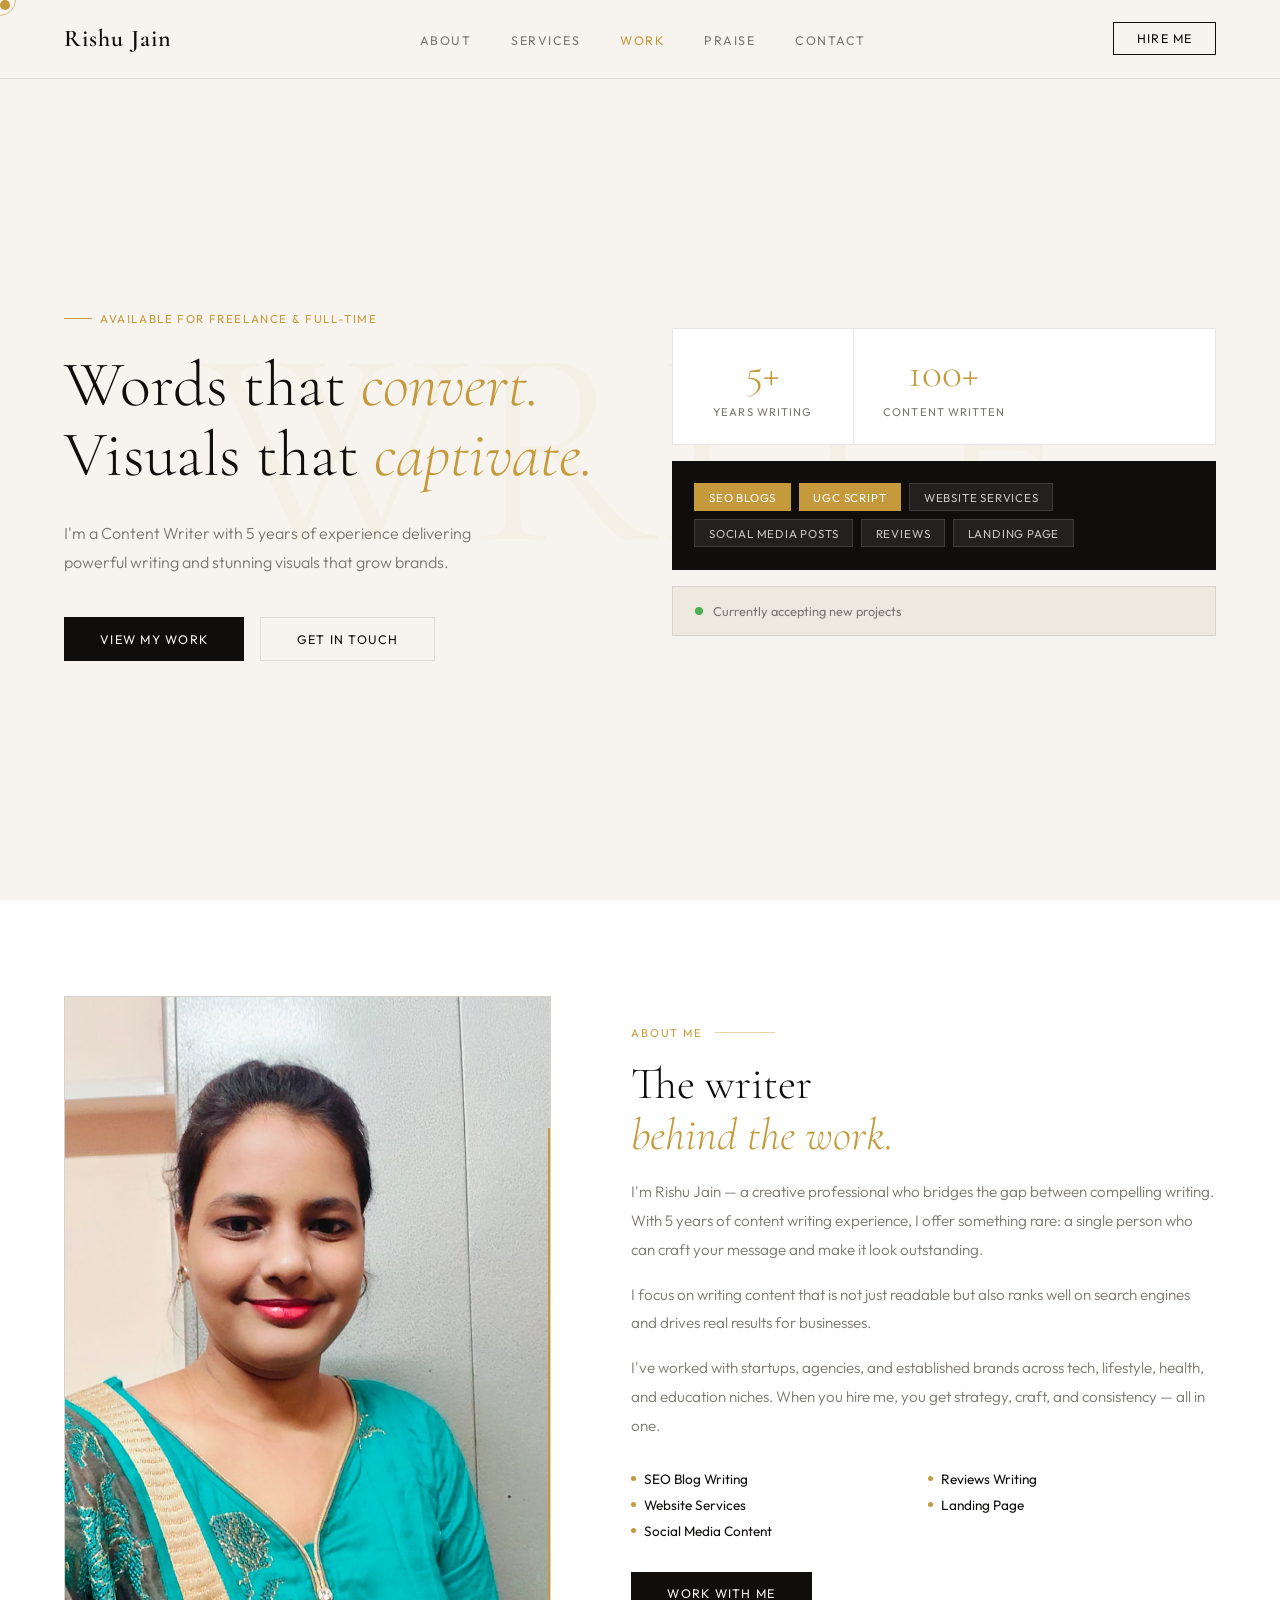
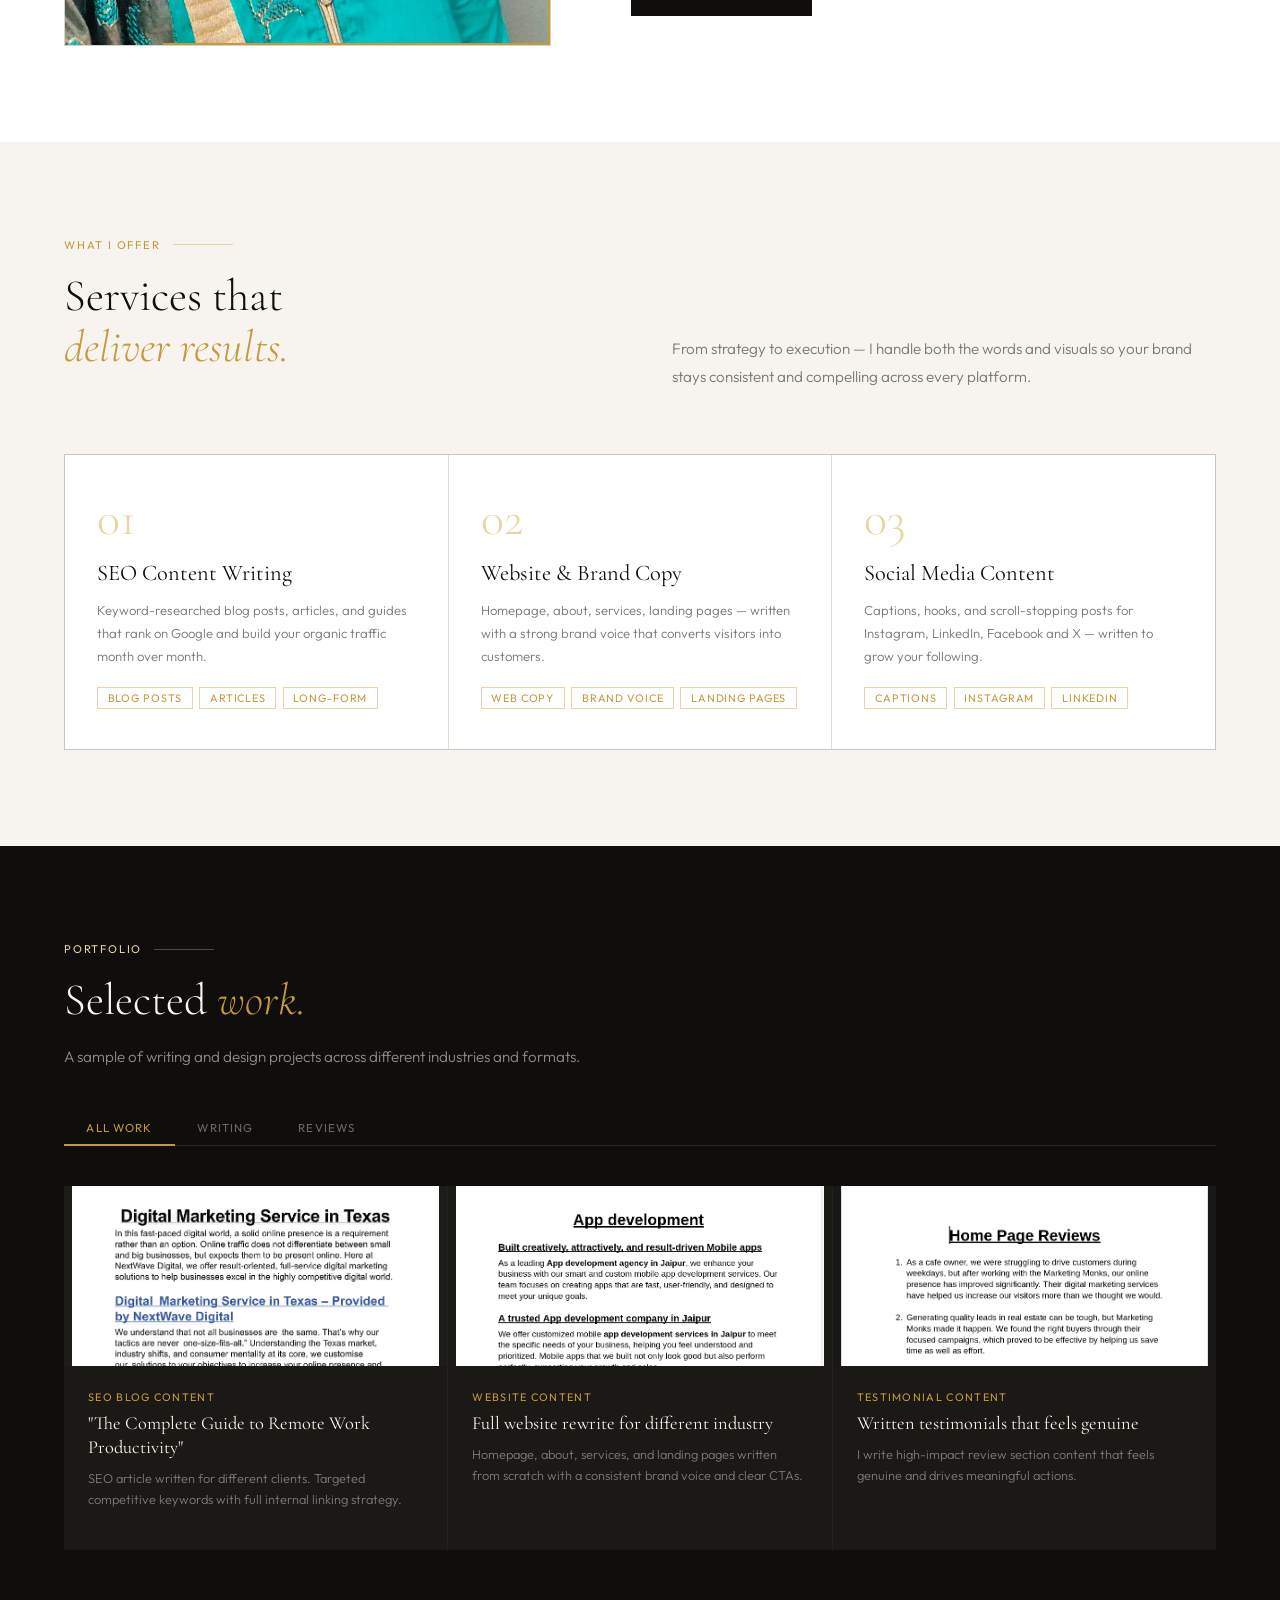
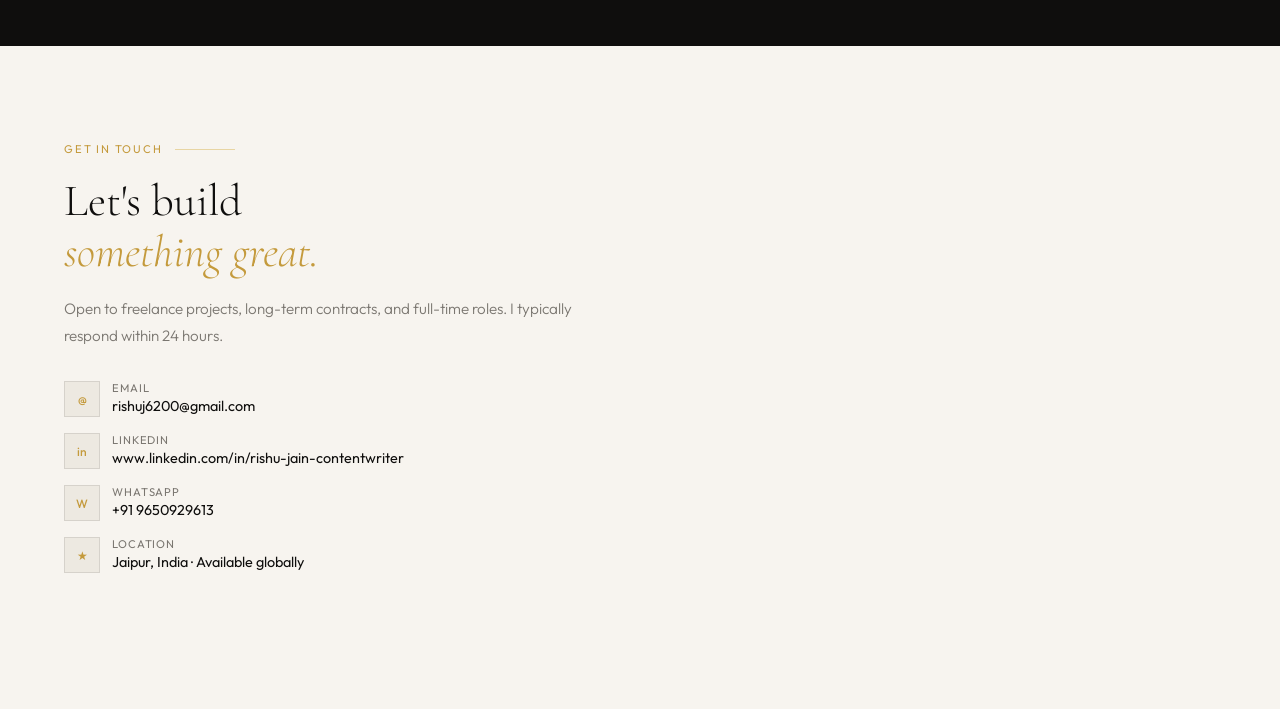
==== commit 1330a2d2: "changes in link" ====
--- a/index.html
+++ b/index.html
@@ -176,7 +176,7 @@
 
     <div class="work-card reveal reveal-delay-2" data-cat="writing">
       <div class="work-card-thumb" style="background:#1c1a17;">
-        <span><a href="https://docs.google.com/document/d/1QSuGrFV-nTasecifgfq_LTALJ6DrlLZSzFp9gVV9dVw/edit?tab=t.0#heading=h.nmecgsuspbkr" target="_blank"><img src="assets/images/websites.png" alt="Website Sample" class="samples"></a></span>
+        <span><a href="https://drive.google.com/drive/folders/1dlIUjyDd3k5_1ieYxpaErqkM5KN-R_aP" target="_blank"><img src="assets/images/websites.png" alt="Website Sample" class="samples"></a></span>
       </div>
       <div class="work-card-body">
         <div class="work-card-cat">Website Content</div>
@@ -187,7 +187,7 @@
 
     <div class="work-card reveal reveal-delay-1" data-cat="reviews">
       <div class="work-card-thumb" style="background:#191817;">
-        <span><a href="https://docs.google.com/document/d/1wGePBIHg1cKHOGshAXg0Sc4uZaYR8Y2FdnjEa7h3Bdo/edit?tab=t.0#heading=h.qx3ctucvmxax" target="_blank"><img src="assets/images/reviews.png" alt="Reviews Sample" class="samples"></a></span>
+        <span><a href="https://drive.google.com/drive/folders/1qLeTt7KUEJsvMkh2D2BohqnuLgTvWs7c" target="_blank"><img src="assets/images/reviews.png" alt="Reviews Sample" class="samples"></a></span>
       </div>
        <div class="work-card-body" >
         <div class="work-card-cat">Testimonial Content</div>
